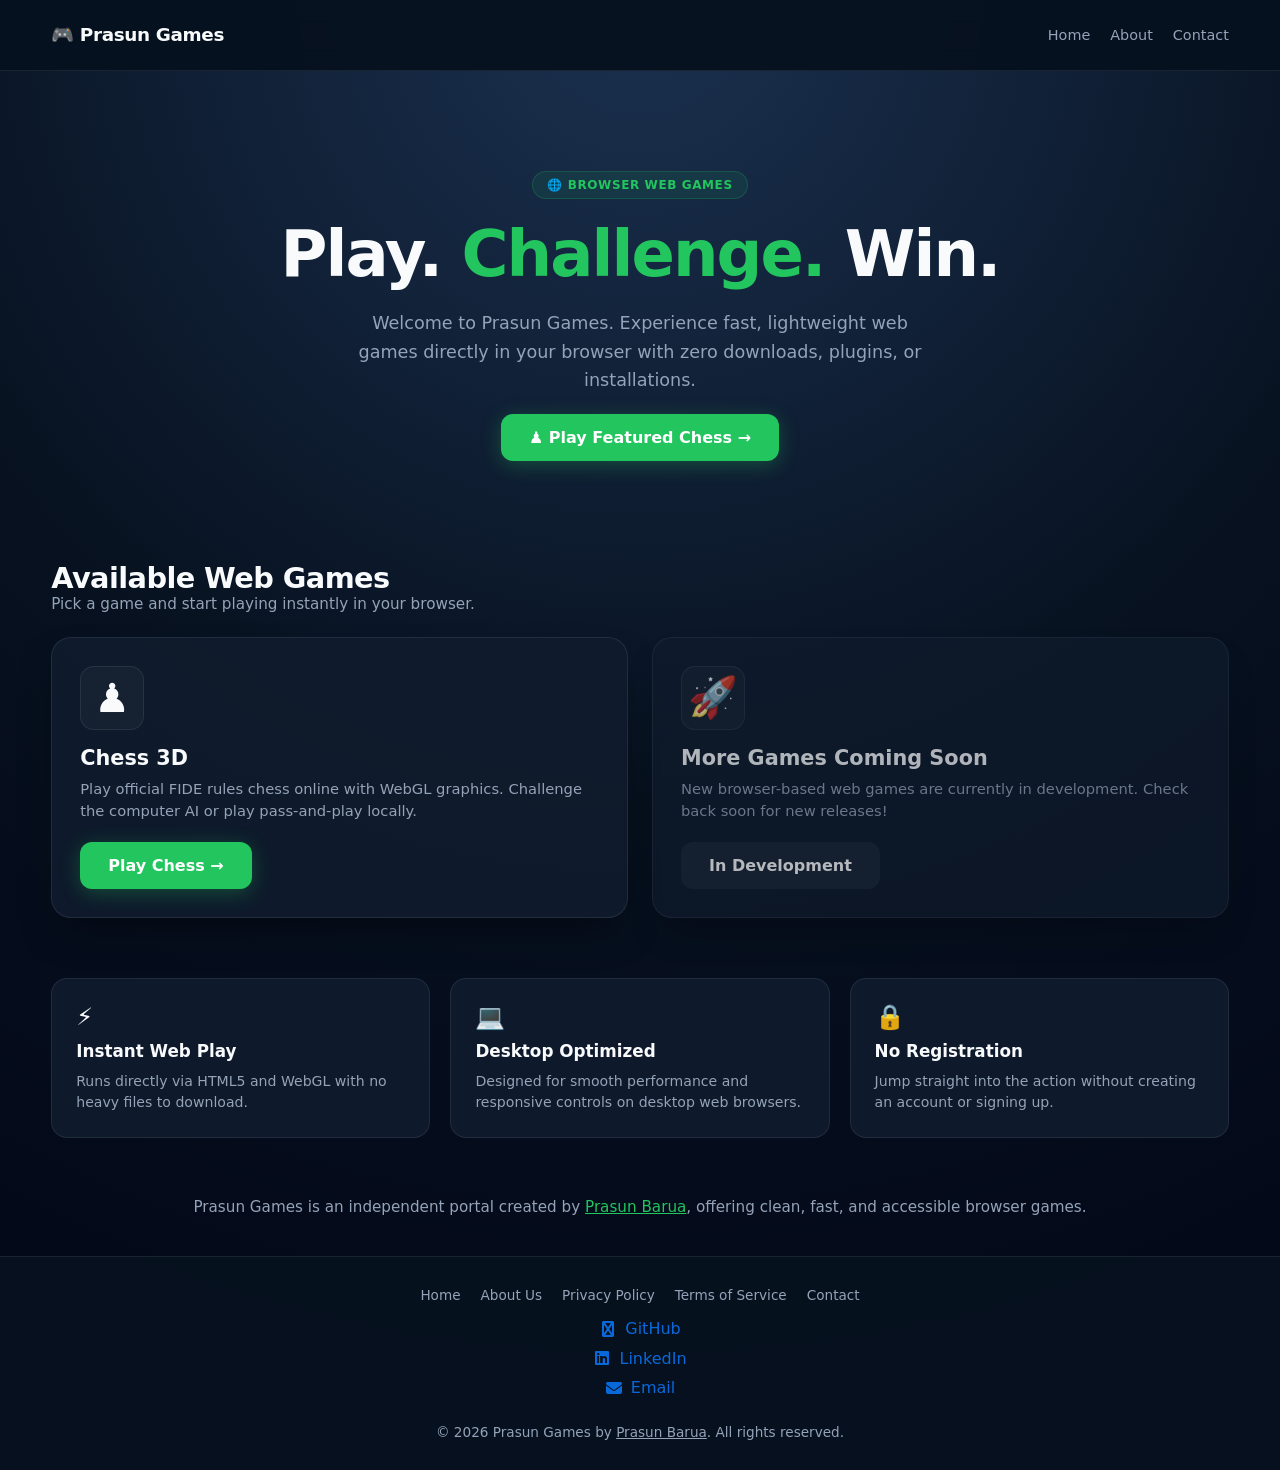
==== index.html @ aa80ecc0 "Update index.html" ====
<!DOCTYPE html>
<html lang="en">
<head>
    <!-- Google tag (gtag.js) -->
<script async src="https://www.googletagmanager.com/gtag/js?id=G-99NC843TT8"></script>
<script>
  window.dataLayer = window.dataLayer || [];
  function gtag(){dataLayer.push(arguments);}
  gtag('js', new Date());

  gtag('config', 'G-99NC843TT8');
</script>

    <meta charset="UTF-8">
    <meta name="viewport" content="width=device-width, initial-scale=1.0">
    <meta name="description" content="Play free browser games at Prasun Games. Enjoy high-performance web chess and upcoming strategy games directly in your web browser with no download required.">
    <meta name="robots" content="index, follow">
    <meta name="author" content="Prasun Barua">
    
    <!-- Open Graph -->
    <meta property="og:title" content="Prasun Games - Free Web Browser Games">
    <meta property="og:description" content="Play free browser games instantly at Prasun Games. No download or registration required.">
    <meta property="og:type" content="website">

    <title>Prasun Games - Free Web Browser Games</title>
    <link rel="icon" href="data:image/svg+xml,<svg xmlns=%22http://www.w3.org/2000/svg%22 viewBox=%220 0 100 100%22><text y=%22.9em%22 font-size=%2290%22>🎮</text></svg>">
    <link rel="stylesheet" href="style.css" />
    <script async src="https://pagead2.googlesyndication.com/pagead/js/adsbygoogle.js?client=ca-pub-8736637194399168"
     crossorigin="anonymous"></script>
</head>
<body>

    <header class="site-header">
        <div class="header-container">
            <a href="./" class="brand">🎮 Prasun Games</a>
            <nav class="header-nav">
                <a href="./" class="header-link">Home</a>
                <a href="about.html" class="header-link">About</a>
                <a href="contact.html" class="header-link">Contact</a>
            </nav>
        </div>
    </header>

    <main>
        <!-- HERO -->
        <section class="hero">
            <div class="badge">🌐 BROWSER WEB GAMES</div>
            <h1>Play. <span>Challenge.</span> Win.</h1>
            <p>Welcome to Prasun Games. Experience fast, lightweight web games directly in your browser with zero downloads, plugins, or installations.</p>
            <a href="games/chess/" class="play-button">♟️ Play Featured Chess →</a>
        </section>

        <!-- GAMES GRID -->
        <section class="games-section" id="games">
            <div class="section-title">
                <h2>Available Web Games</h2>
                <p>Pick a game and start playing instantly in your browser.</p>
            </div>

            <div class="games-grid">
                <!-- Active Game: Chess -->
                <article class="game-card">
                    <div class="game-icon">♟️</div>
                    <div class="game-content">
                        <h3>Chess 3D</h3>
                        <p>Play official FIDE rules chess online with WebGL graphics. Challenge the computer AI or play pass-and-play locally.</p>
                        <a href="games/chess/" class="play-button">Play Chess →</a>
                    </div>
                </article>

                <!-- Placeholder for Future Game 2 -->
                <article class="game-card" style="opacity: 0.7;">
                    <div class="game-icon">🚀</div>
                    <div class="game-content">
                        <h3>More Games Coming Soon</h3>
                        <p>New browser-based web games are currently in development. Check back soon for new releases!</p>
                        <span class="play-button" style="background: rgba(255,255,255,0.05); cursor: default; box-shadow: none;">In Development</span>
                    </div>
                </article>
            </div>
        </section>

        <!-- FEATURES -->
        <section class="features">
            <div class="feature">
                <span class="feature-icon">⚡</span>
                <h3>Instant Web Play</h3>
                <p>Runs directly via HTML5 and WebGL with no heavy files to download.</p>
            </div>
            <div class="feature">
                <span class="feature-icon">💻</span>
                <h3>Desktop Optimized</h3>
                <p>Designed for smooth performance and responsive controls on desktop web browsers.</p>
            </div>
            <div class="feature">
                <span class="feature-icon">🔒</span>
                <h3>No Registration</h3>
                <p>Jump straight into the action without creating an account or signing up.</p>
            </div>
        </section>

        <!-- ABOUT SUMMARY -->
        <section class="about" style="margin-top: 40px; text-align: center;">
            <p style="color: var(--muted); font-size: 0.95rem;">Prasun Games is an independent portal created by <a href="https://prasunbarua.com" target="_blank" rel="noopener" style="color: var(--accent);">Prasun Barua</a>, offering clean, fast, and accessible browser games.</p>
        </section>
    </main>

    <footer class="site-footer">
        <div class="footer-container">
            <div class="footer-links">
                <a href="./">Home</a>
                <a href="about.html">About Us</a>
                <a href="privacy.html">Privacy Policy</a>
                <a href="terms.html">Terms of Service</a>
                <a href="contact.html">Contact</a>
            </div>
            <!-- Paste this right inside your index.md file -->
<link rel="stylesheet" href="https://cdnjs.cloudflare.com/ajax/libs/font-awesome/6.5.1/css/all.min.css">

<style>
  .icon-list { list-style: none; padding: 0; }
  .icon-list li { margin-bottom: 10px; }
  .icon-list a { text-decoration: none; color: #0969da; display: inline-flex; align-items: center; gap: 8px; }
  .icon-list i { width: 18px; text-align: center; }
</style>

<ul class="icon-list">
  <li><a href="https://tools.prasunbarua.com/" target="_blank"><i class="fa-brands fa-tools"></i> GitHub</a></li>
  <li><a href="https://shop.prasunbarua.com" target="_blank"><i class="fa-brands fa-linkedin"></i> LinkedIn</a></li>
  <li><a href="mailto:email@example.com"><i class="fa-solid fa-envelope"></i> Email</a></li>
</ul>
            <p class="footer-copy">© 2026 Prasun Games by <a href="https://prasunbarua.com" target="_blank" rel="noopener">Prasun Barua</a>. All rights reserved.</p>
        </div>
    </footer>

</body>
</html>
---- style.css ----
* {
  box-sizing: border-box;
  margin: 0;
  padding: 0;
}

:root {
  --bg: #07111f;
  --surface: rgba(17, 29, 46, 0.85);
  --border: rgba(255, 255, 255, 0.08);
  --text: #f8fafc;
  --muted: #94a3b8;
  --accent: #22c55e;
  --accent-hover: #16a34a;
}

body {
  min-height: 100vh;
  font-family: system-ui, -apple-system, BlinkMacSystemFont, "Segoe UI", Roboto, sans-serif;
  color: var(--text);
  background: radial-gradient(circle at top, #1b3150 0%, #07111f 50%, #020617 100%);
  display: flex;
  flex-direction: column;
  overflow-x: hidden;
}

/* HEADER */
.site-header {
  width: 100%;
  border-bottom: 1px solid var(--border);
  background: rgba(7, 17, 31, 0.95);
  backdrop-filter: blur(12px);
  position: sticky;
  top: 0;
  z-index: 100;
}

.header-container {
  width: min(1200px, 92%);
  height: 70px;
  margin: auto;
  display: flex;
  align-items: center;
  justify-content: space-between;
}

.brand {
  font-size: 1.15rem;
  font-weight: 800;
  color: var(--text);
  text-decoration: none;
  letter-spacing: -0.02em;
  display: flex;
  align-items: center;
  gap: 8px;
}

.header-nav {
  display: flex;
  gap: 20px;
  align-items: center;
}

.header-link {
  color: var(--muted);
  text-decoration: none;
  font-size: 0.9rem;
  font-weight: 500;
  transition: color 0.2s ease;
}

.header-link:hover {
  color: var(--text);
}

/* MAIN CONTENT CONTAINER */
main {
  flex: 1;
  width: min(1200px, 92%);
  margin: 0 auto;
  padding: 40px 0;
}

/* HERO SECTION */
.hero {
  text-align: center;
  padding: 60px 20px;
  display: flex;
  flex-direction: column;
  align-items: center;
  gap: 20px;
}

.badge {
  background: rgba(34, 197, 94, 0.1);
  color: var(--accent);
  border: 1px solid rgba(34, 197, 94, 0.2);
  padding: 6px 14px;
  border-radius: 50px;
  font-size: 0.75rem;
  font-weight: 700;
  letter-spacing: 0.05em;
  text-transform: uppercase;
}

.hero h1 {
  font-size: clamp(2.5rem, 5vw, 4rem);
  font-weight: 900;
  letter-spacing: -0.03em;
  line-height: 1.1;
}

.hero h1 span {
  color: var(--accent);
}

.hero p {
  color: var(--muted);
  max-width: 600px;
  font-size: 1.1rem;
  line-height: 1.6;
}

.play-button {
  display: inline-flex;
  align-items: center;
  gap: 8px;
  background: var(--accent);
  color: #fff;
  padding: 14px 28px;
  border-radius: 12px;
  font-weight: 700;
  text-decoration: none;
  transition: all 0.2s ease;
  box-shadow: 0 4px 20px rgba(34, 197, 94, 0.3);
}

.play-button:hover {
  background: var(--accent-hover);
  transform: translateY(-2px);
  box-shadow: 0 6px 25px rgba(34, 197, 94, 0.4);
}

/* GAMES GRID */
.games-section {
  margin-top: 40px;
}

.section-title {
  margin-bottom: 24px;
}

.section-title h2 {
  font-size: 1.8rem;
  font-weight: 800;
  letter-spacing: -0.02em;
}

.section-title p {
  color: var(--muted);
  font-size: 0.95rem;
}

.games-grid {
  display: grid;
  grid-template-columns: repeat(auto-fit, minmax(320px, 1fr));
  gap: 24px;
}

.game-card {
  background: var(--surface);
  border: 1px solid var(--border);
  border-radius: 20px;
  padding: 28px;
  display: flex;
  flex-direction: column;
  gap: 16px;
  transition: transform 0.2s ease, border-color 0.2s ease;
  box-shadow: 0 20px 40px -15px rgba(0, 0, 0, 0.5);
}

.game-card:hover {
  transform: translateY(-4px);
  border-color: rgba(255, 255, 255, 0.2);
}

.game-icon {
  font-size: 2.5rem;
  background: rgba(255, 255, 255, 0.03);
  width: 64px;
  height: 64px;
  display: flex;
  align-items: center;
  justify-content: center;
  border-radius: 14px;
  border: 1px solid var(--border);
}

.game-content h3 {
  font-size: 1.3rem;
  font-weight: 700;
  margin-bottom: 8px;
}

.game-content p {
  color: var(--muted);
  font-size: 0.92rem;
  line-height: 1.5;
  margin-bottom: 20px;
}

/* FEATURES SECTION */
.features {
  display: grid;
  grid-template-columns: repeat(auto-fit, minmax(280px, 1fr));
  gap: 20px;
  margin: 60px 0;
}

.feature {
  background: var(--surface);
  border: 1px solid var(--border);
  border-radius: 16px;
  padding: 24px;
  display: flex;
  flex-direction: column;
  gap: 10px;
}

.feature-icon {
  font-size: 1.5rem;
}

.feature h3 {
  font-size: 1.05rem;
  font-weight: 700;
}

.feature p {
  color: var(--muted);
  font-size: 0.88rem;
  line-height: 1.5;
}

/* ABOUT SECTION & LEGAL PAGES CONTENT */
.content-box {
  background: var(--surface);
  border: 1px solid var(--border);
  border-radius: 20px;
  padding: 40px;
  max-width: 840px;
  margin: 0 auto;
  box-shadow: 0 20px 40px -15px rgba(0, 0, 0, 0.5);
}

.content-box h1 {
  font-size: 2.2rem;
  font-weight: 800;
  margin-bottom: 8px;
}

.content-box .update-date {
  color: var(--muted);
  font-size: 0.85rem;
  margin-bottom: 30px;
}

.content-box h2 {
  font-size: 1.3rem;
  font-weight: 700;
  margin-top: 30px;
  margin-bottom: 12px;
  color: #fff;
}

.content-box p, .content-box li {
  color: var(--muted);
  font-size: 0.95rem;
  line-height: 1.7;
  margin-bottom: 14px;
}

.content-box ul {
  padding-left: 20px;
  margin-bottom: 14px;
}

.content-box a {
  color: var(--accent);
  text-decoration: underline;
}

/* FORMS */
.contact-form {
  display: flex;
  flex-direction: column;
  gap: 18px;
  margin-top: 20px;
}

.form-group {
  display: flex;
  flex-direction: column;
  gap: 6px;
}

.form-group label {
  font-size: 0.85rem;
  font-weight: 600;
  color: var(--muted);
}

.form-group input, .form-group textarea {
  padding: 12px 16px;
  border-radius: 10px;
  border: 1px solid var(--border);
  background: rgba(0, 0, 0, 0.4);
  color: #fff;
  font-family: inherit;
  font-size: 0.95rem;
  outline: none;
  transition: border-color 0.2s;
}

.form-group input:focus, .form-group textarea:focus {
  border-color: var(--accent);
}

.form-group textarea {
  resize: vertical;
  height: 140px;
}

/* FOOTER */
.site-footer {
  border-top: 1px solid var(--border);
  background: rgba(7, 17, 31, 0.95);
  padding: 30px 0;
  margin-top: auto;
}

.footer-container {
  width: min(1200px, 92%);
  margin: auto;
  display: flex;
  flex-direction: column;
  align-items: center;
  gap: 16px;
  text-align: center;
}

.footer-links {
  display: flex;
  flex-wrap: wrap;
  gap: 20px;
  justify-content: center;
}

.footer-links a {
  color: var(--muted);
  text-decoration: none;
  font-size: 0.85rem;
  transition: color 0.2s;
}

.footer-links a:hover {
  color: var(--text);
}

.footer-copy {
  color: var(--muted);
  font-size: 0.85rem;
}

.footer-copy a {
  color: inherit;
  text-decoration: underline;
}
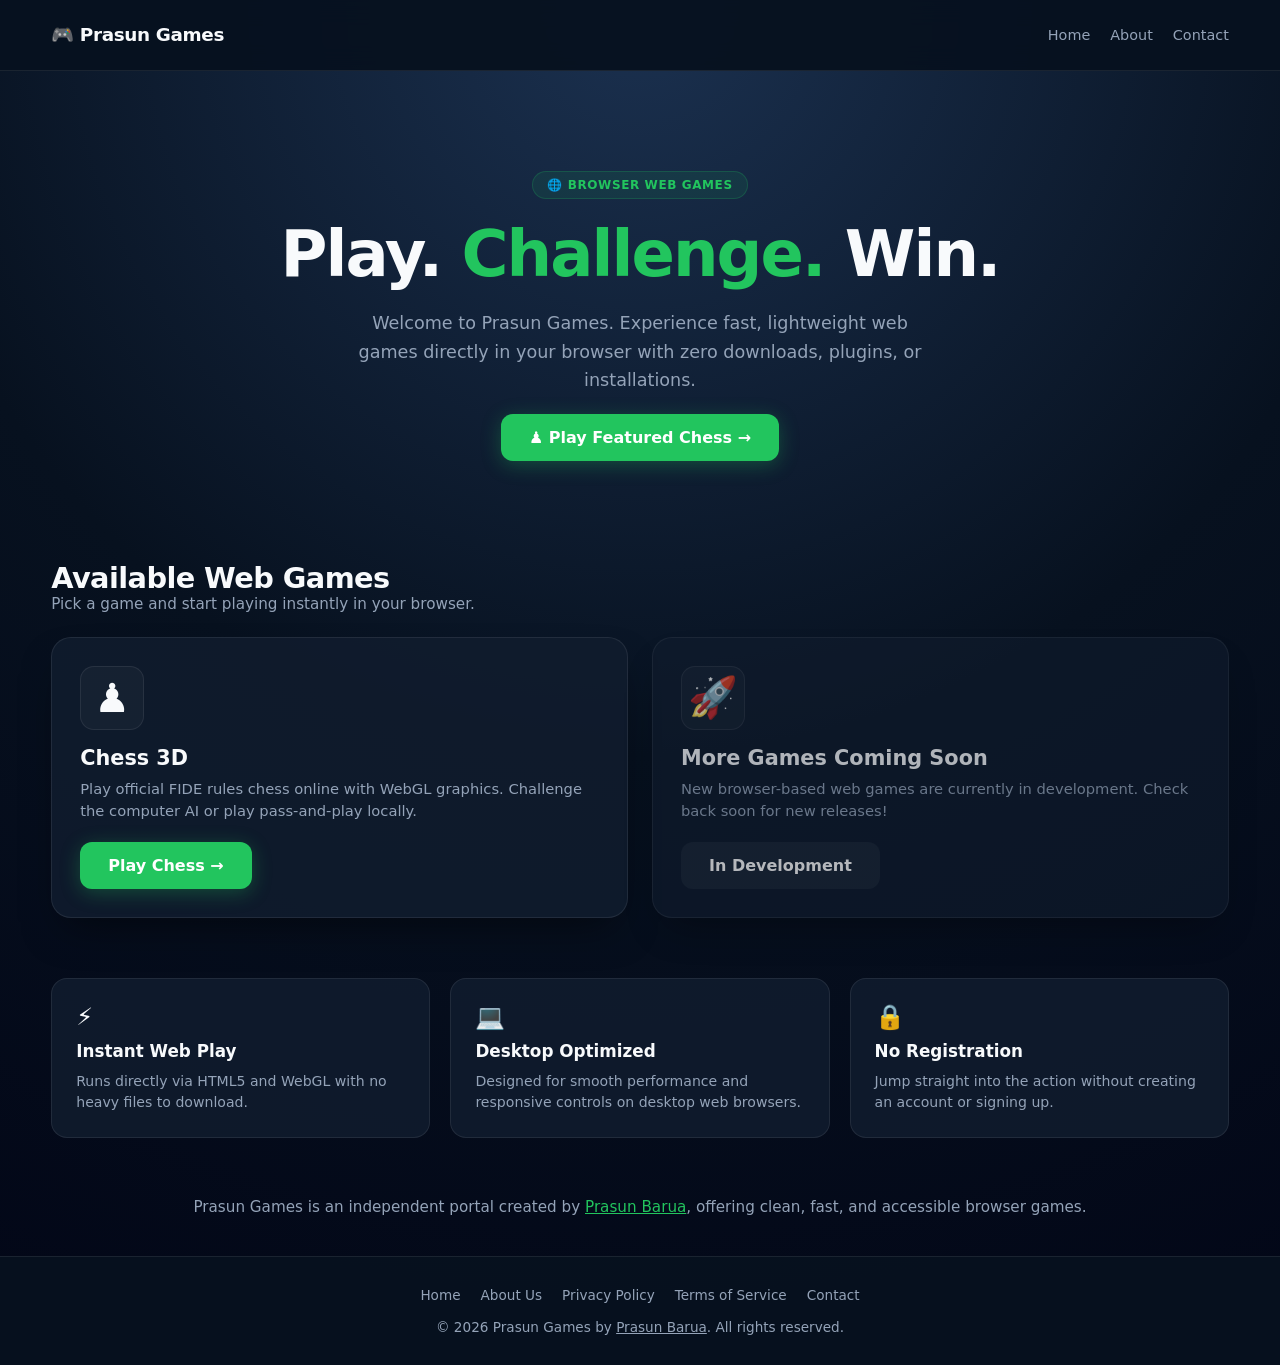
==== commit 11f8e12e: "Clean up footer section in index.html Removed unused styles and icon list from footer." ====
--- a/index.html
+++ b/index.html
@@ -114,21 +114,7 @@
                 <a href="terms.html">Terms of Service</a>
                 <a href="contact.html">Contact</a>
             </div>
-            <!-- Paste this right inside your index.md file -->
-<link rel="stylesheet" href="https://cdnjs.cloudflare.com/ajax/libs/font-awesome/6.5.1/css/all.min.css">
 
-<style>
-  .icon-list { list-style: none; padding: 0; }
-  .icon-list li { margin-bottom: 10px; }
-  .icon-list a { text-decoration: none; color: #0969da; display: inline-flex; align-items: center; gap: 8px; }
-  .icon-list i { width: 18px; text-align: center; }
-</style>
-
-<ul class="icon-list">
-  <li><a href="https://tools.prasunbarua.com/" target="_blank"><i class="fa-brands fa-tools"></i> GitHub</a></li>
-  <li><a href="https://shop.prasunbarua.com" target="_blank"><i class="fa-brands fa-linkedin"></i> LinkedIn</a></li>
-  <li><a href="mailto:email@example.com"><i class="fa-solid fa-envelope"></i> Email</a></li>
-</ul>
             <p class="footer-copy">© 2026 Prasun Games by <a href="https://prasunbarua.com" target="_blank" rel="noopener">Prasun Barua</a>. All rights reserved.</p>
         </div>
     </footer>
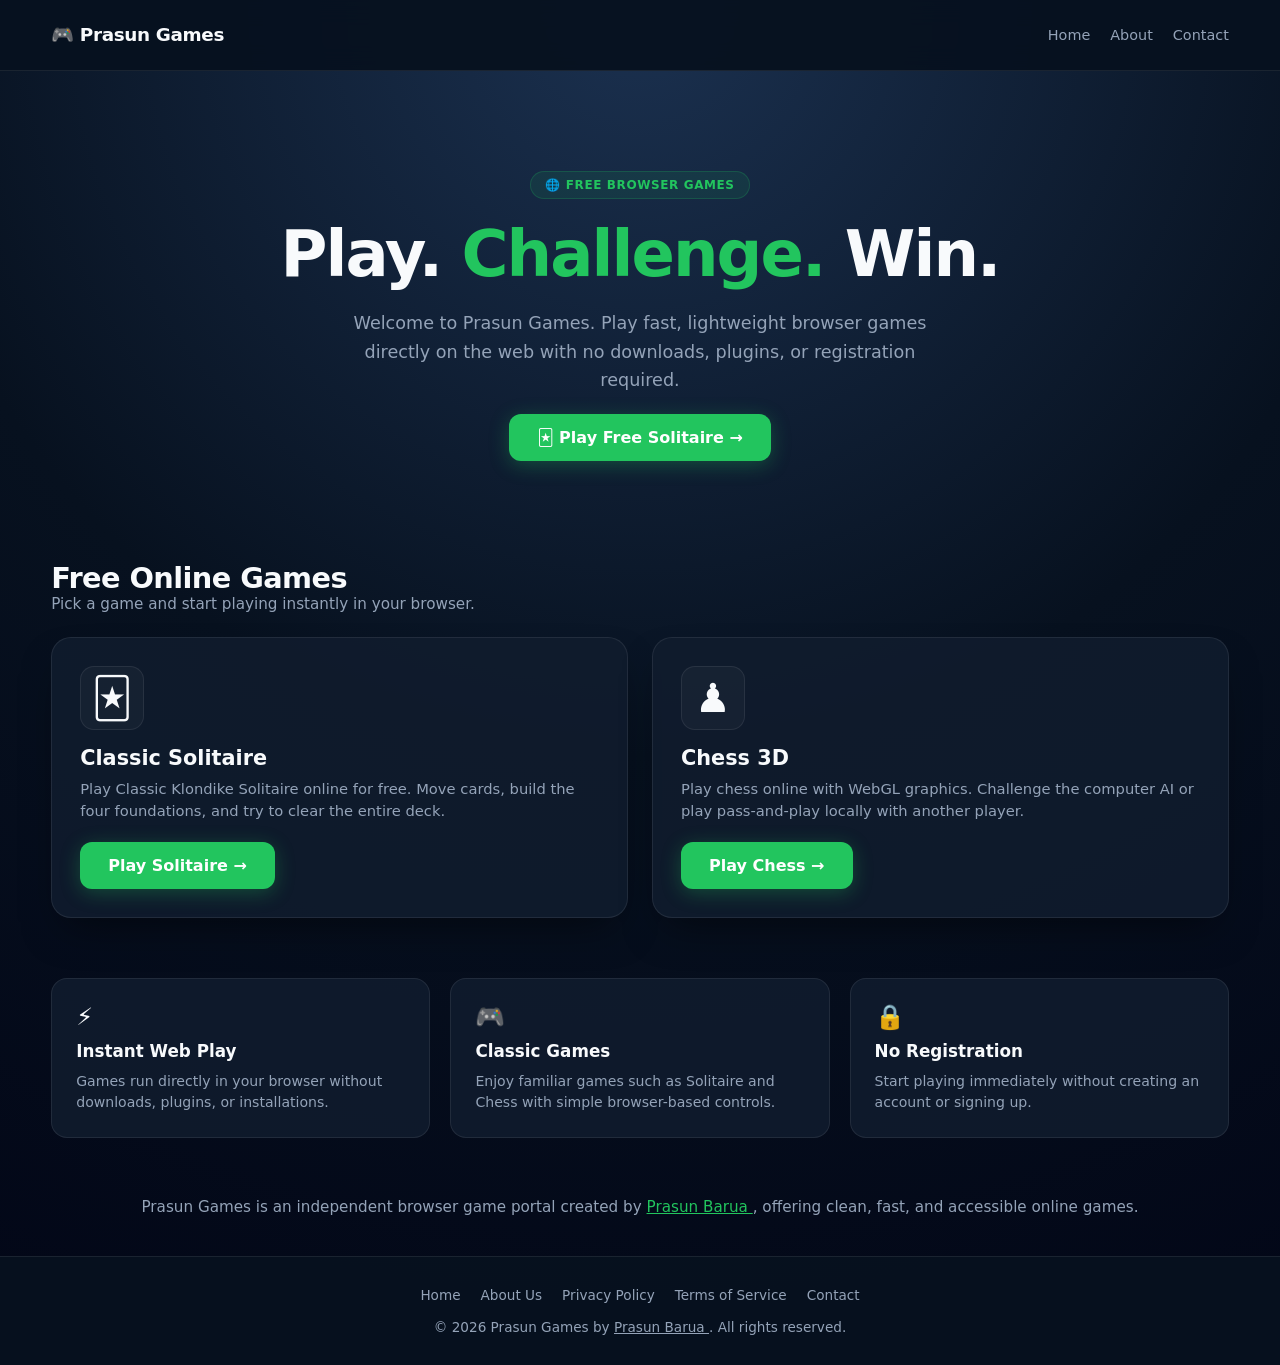
==== commit 2f775c35: "Revise index.html for SEO and content updates Updated meta tags and content for improved SEO and cla" ====
--- a/index.html
+++ b/index.html
@@ -1,123 +1,394 @@
 <!DOCTYPE html>
 <html lang="en">
 <head>
+
     <!-- Google tag (gtag.js) -->
-<script async src="https://www.googletagmanager.com/gtag/js?id=G-99NC843TT8"></script>
-<script>
-  window.dataLayer = window.dataLayer || [];
-  function gtag(){dataLayer.push(arguments);}
-  gtag('js', new Date());
-
-  gtag('config', 'G-99NC843TT8');
-</script>
+    <script async src="https://www.googletagmanager.com/gtag/js?id=G-99NC843TT8"></script>
+    <script>
+        window.dataLayer = window.dataLayer || [];
+        function gtag(){dataLayer.push(arguments);}
+        gtag('js', new Date());
+
+        gtag('config', 'G-99NC843TT8');
+    </script>
 
     <meta charset="UTF-8">
-    <meta name="viewport" content="width=device-width, initial-scale=1.0">
-    <meta name="description" content="Play free browser games at Prasun Games. Enjoy high-performance web chess and upcoming strategy games directly in your web browser with no download required.">
-    <meta name="robots" content="index, follow">
-    <meta name="author" content="Prasun Barua">
-    
+
+    <meta name="viewport"
+          content="width=device-width, initial-scale=1.0">
+
+    <meta name="description"
+          content="Play free online browser games at Prasun Games. Enjoy classic Solitaire and Chess directly in your browser with no download or registration required.">
+
+    <meta name="robots"
+          content="index, follow">
+
+    <meta name="author"
+          content="Prasun Barua">
+
     <!-- Open Graph -->
-    <meta property="og:title" content="Prasun Games - Free Web Browser Games">
-    <meta property="og:description" content="Play free browser games instantly at Prasun Games. No download or registration required.">
-    <meta property="og:type" content="website">
-
-    <title>Prasun Games - Free Web Browser Games</title>
-    <link rel="icon" href="data:image/svg+xml,<svg xmlns=%22http://www.w3.org/2000/svg%22 viewBox=%220 0 100 100%22><text y=%22.9em%22 font-size=%2290%22>🎮</text></svg>">
-    <link rel="stylesheet" href="style.css" />
-    <script async src="https://pagead2.googlesyndication.com/pagead/js/adsbygoogle.js?client=ca-pub-8736637194399168"
-     crossorigin="anonymous"></script>
+    <meta property="og:title"
+          content="Prasun Games - Free Online Browser Games">
+
+    <meta property="og:description"
+          content="Play free Solitaire, Chess, and other browser games instantly. No download or registration required.">
+
+    <meta property="og:type"
+          content="website">
+
+    <meta property="og:url"
+          content="https://games.prasunbarua.com/">
+
+    <title>
+        Prasun Games - Free Online Solitaire, Chess & Browser Games
+    </title>
+
+    <link rel="icon"
+          href="data:image/svg+xml,<svg xmlns=%22http://www.w3.org/2000/svg%22 viewBox=%220 0 100 100%22><text y=%22.9em%22 font-size=%2290%22>🎮</text></svg>">
+
+    <link rel="stylesheet"
+          href="style.css">
+
+    <!-- Google AdSense -->
+    <script async
+            src="https://pagead2.googlesyndication.com/pagead/js/adsbygoogle.js?client=ca-pub-8736637194399168"
+            crossorigin="anonymous">
+    </script>
+
+    <meta name="msvalidate.01"
+          content="92A1E78E6459EE2A279AE9A53E463D68">
+
 </head>
+
+
 <body>
 
-    <header class="site-header">
-        <div class="header-container">
-            <a href="./" class="brand">🎮 Prasun Games</a>
-            <nav class="header-nav">
-                <a href="./" class="header-link">Home</a>
-                <a href="about.html" class="header-link">About</a>
-                <a href="contact.html" class="header-link">Contact</a>
-            </nav>
-        </div>
-    </header>
-
-    <main>
-        <!-- HERO -->
-        <section class="hero">
-            <div class="badge">🌐 BROWSER WEB GAMES</div>
-            <h1>Play. <span>Challenge.</span> Win.</h1>
-            <p>Welcome to Prasun Games. Experience fast, lightweight web games directly in your browser with zero downloads, plugins, or installations.</p>
-            <a href="games/chess/" class="play-button">♟️ Play Featured Chess →</a>
-        </section>
-
-        <!-- GAMES GRID -->
-        <section class="games-section" id="games">
-            <div class="section-title">
-                <h2>Available Web Games</h2>
-                <p>Pick a game and start playing instantly in your browser.</p>
-            </div>
-
-            <div class="games-grid">
-                <!-- Active Game: Chess -->
-                <article class="game-card">
-                    <div class="game-icon">♟️</div>
-                    <div class="game-content">
-                        <h3>Chess 3D</h3>
-                        <p>Play official FIDE rules chess online with WebGL graphics. Challenge the computer AI or play pass-and-play locally.</p>
-                        <a href="games/chess/" class="play-button">Play Chess →</a>
-                    </div>
-                </article>
-
-                <!-- Placeholder for Future Game 2 -->
-                <article class="game-card" style="opacity: 0.7;">
-                    <div class="game-icon">🚀</div>
-                    <div class="game-content">
-                        <h3>More Games Coming Soon</h3>
-                        <p>New browser-based web games are currently in development. Check back soon for new releases!</p>
-                        <span class="play-button" style="background: rgba(255,255,255,0.05); cursor: default; box-shadow: none;">In Development</span>
-                    </div>
-                </article>
-            </div>
-        </section>
-
-        <!-- FEATURES -->
-        <section class="features">
-            <div class="feature">
-                <span class="feature-icon">⚡</span>
-                <h3>Instant Web Play</h3>
-                <p>Runs directly via HTML5 and WebGL with no heavy files to download.</p>
-            </div>
-            <div class="feature">
-                <span class="feature-icon">💻</span>
-                <h3>Desktop Optimized</h3>
-                <p>Designed for smooth performance and responsive controls on desktop web browsers.</p>
-            </div>
-            <div class="feature">
-                <span class="feature-icon">🔒</span>
-                <h3>No Registration</h3>
-                <p>Jump straight into the action without creating an account or signing up.</p>
-            </div>
-        </section>
-
-        <!-- ABOUT SUMMARY -->
-        <section class="about" style="margin-top: 40px; text-align: center;">
-            <p style="color: var(--muted); font-size: 0.95rem;">Prasun Games is an independent portal created by <a href="https://prasunbarua.com" target="_blank" rel="noopener" style="color: var(--accent);">Prasun Barua</a>, offering clean, fast, and accessible browser games.</p>
-        </section>
-    </main>
-
-    <footer class="site-footer">
-        <div class="footer-container">
-            <div class="footer-links">
-                <a href="./">Home</a>
-                <a href="about.html">About Us</a>
-                <a href="privacy.html">Privacy Policy</a>
-                <a href="terms.html">Terms of Service</a>
-                <a href="contact.html">Contact</a>
-            </div>
-
-            <p class="footer-copy">© 2026 Prasun Games by <a href="https://prasunbarua.com" target="_blank" rel="noopener">Prasun Barua</a>. All rights reserved.</p>
-        </div>
-    </footer>
+
+<header class="site-header">
+
+    <div class="header-container">
+
+        <a href="./"
+           class="brand">
+            🎮 Prasun Games
+        </a>
+
+        <nav class="header-nav">
+
+            <a href="./"
+               class="header-link">
+                Home
+            </a>
+
+            <a href="about.html"
+               class="header-link">
+                About
+            </a>
+
+            <a href="contact.html"
+               class="header-link">
+                Contact
+            </a>
+
+        </nav>
+
+    </div>
+
+</header>
+
+
+
+<main>
+
+
+    <!-- =====================================================
+         HERO
+    ====================================================== -->
+
+    <section class="hero">
+
+        <div class="badge">
+            🌐 FREE BROWSER GAMES
+        </div>
+
+        <h1>
+            Play.
+            <span>Challenge.</span>
+            Win.
+        </h1>
+
+        <p>
+            Welcome to Prasun Games. Play fast, lightweight
+            browser games directly on the web with no downloads,
+            plugins, or registration required.
+        </p>
+
+        <a href="games/solitaire/"
+           class="play-button">
+
+            🃏 Play Free Solitaire →
+
+        </a>
+
+    </section>
+
+
+
+    <!-- =====================================================
+         GAMES
+    ====================================================== -->
+
+    <section class="games-section"
+             id="games">
+
+        <div class="section-title">
+
+            <h2>
+                Free Online Games
+            </h2>
+
+            <p>
+                Pick a game and start playing instantly
+                in your browser.
+            </p>
+
+        </div>
+
+
+
+        <div class="games-grid">
+
+
+            <!-- =================================================
+                 SOLITAIRE
+            ================================================== -->
+
+            <article class="game-card">
+
+                <div class="game-icon">
+                    🃏
+                </div>
+
+                <div class="game-content">
+
+                    <h3>
+                        Classic Solitaire
+                    </h3>
+
+                    <p>
+                        Play Classic Klondike Solitaire online
+                        for free. Move cards, build the four
+                        foundations, and try to clear the entire
+                        deck.
+                    </p>
+
+                    <a href="games/solitaire/"
+                       class="play-button">
+
+                        Play Solitaire →
+
+                    </a>
+
+                </div>
+
+            </article>
+
+
+
+            <!-- =================================================
+                 CHESS
+            ================================================== -->
+
+            <article class="game-card">
+
+                <div class="game-icon">
+                    ♟️
+                </div>
+
+                <div class="game-content">
+
+                    <h3>
+                        Chess 3D
+                    </h3>
+
+                    <p>
+                        Play chess online with WebGL graphics.
+                        Challenge the computer AI or play
+                        pass-and-play locally with another player.
+                    </p>
+
+                    <a href="games/chess/"
+                       class="play-button">
+
+                        Play Chess →
+
+                    </a>
+
+                </div>
+
+            </article>
+
+
+        </div>
+
+    </section>
+
+
+
+    <!-- =====================================================
+         FEATURES
+    ====================================================== -->
+
+    <section class="features">
+
+
+        <div class="feature">
+
+            <span class="feature-icon">
+                ⚡
+            </span>
+
+            <h3>
+                Instant Web Play
+            </h3>
+
+            <p>
+                Games run directly in your browser without
+                downloads, plugins, or installations.
+            </p>
+
+        </div>
+
+
+
+        <div class="feature">
+
+            <span class="feature-icon">
+                🎮
+            </span>
+
+            <h3>
+                Classic Games
+            </h3>
+
+            <p>
+                Enjoy familiar games such as Solitaire and
+                Chess with simple browser-based controls.
+            </p>
+
+        </div>
+
+
+
+        <div class="feature">
+
+            <span class="feature-icon">
+                🔒
+            </span>
+
+            <h3>
+                No Registration
+            </h3>
+
+            <p>
+                Start playing immediately without creating
+                an account or signing up.
+            </p>
+
+        </div>
+
+
+    </section>
+
+
+
+    <!-- =====================================================
+         ABOUT SUMMARY
+    ====================================================== -->
+
+    <section class="about"
+             style="margin-top: 40px; text-align: center;">
+
+        <p style="color: var(--muted); font-size: 0.95rem;">
+
+            Prasun Games is an independent browser game portal
+            created by
+
+            <a href="https://prasunbarua.com"
+               target="_blank"
+               rel="noopener"
+               style="color: var(--accent);">
+
+                Prasun Barua
+
+            </a>,
+
+            offering clean, fast, and accessible online games.
+
+        </p>
+
+    </section>
+
+
+</main>
+
+
+
+<!-- =========================================================
+     FOOTER
+========================================================== -->
+
+<footer class="site-footer">
+
+    <div class="footer-container">
+
+
+        <div class="footer-links">
+
+            <a href="./">
+                Home
+            </a>
+
+            <a href="about.html">
+                About Us
+            </a>
+
+            <a href="privacy.html">
+                Privacy Policy
+            </a>
+
+            <a href="terms.html">
+                Terms of Service
+            </a>
+
+            <a href="contact.html">
+                Contact
+            </a>
+
+        </div>
+
+
+        <p class="footer-copy">
+
+            © 2026 Prasun Games by
+
+            <a href="https://prasunbarua.com"
+               target="_blank"
+               rel="noopener">
+
+                Prasun Barua
+
+            </a>.
+
+            All rights reserved.
+
+        </p>
+
+
+    </div>
+
+</footer>
+
 
 </body>
 </html>
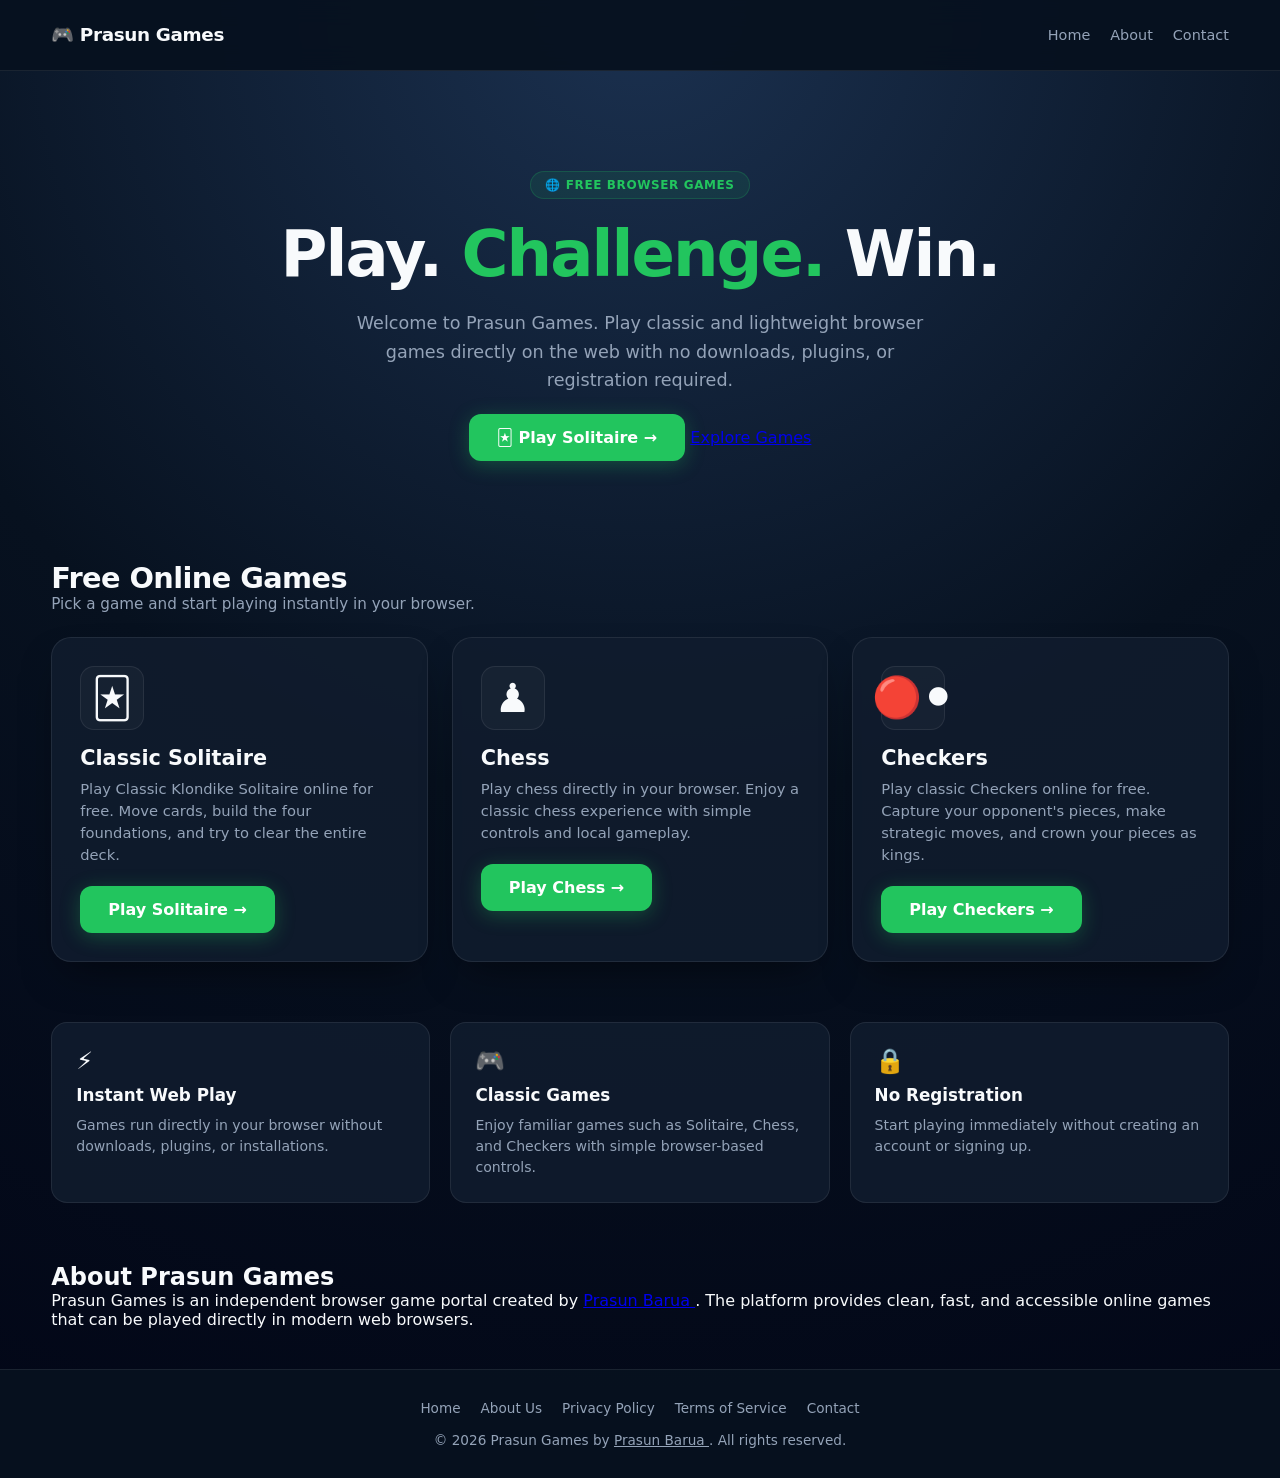
==== commit 93ce37cf: "Enhance SEO and add Checkers game section Updated meta descriptions and titles for SEO enhancement. " ====
--- a/index.html
+++ b/index.html
@@ -1,24 +1,38 @@
 <!DOCTYPE html>
 <html lang="en">
+
 <head>
 
-    <!-- Google tag (gtag.js) -->
-    <script async src="https://www.googletagmanager.com/gtag/js?id=G-99NC843TT8"></script>
+    <!-- =========================================================
+         GOOGLE ANALYTICS
+    ========================================================== -->
+
+    <script async
+            src="https://www.googletagmanager.com/gtag/js?id=G-99NC843TT8"></script>
+
     <script>
         window.dataLayer = window.dataLayer || [];
-        function gtag(){dataLayer.push(arguments);}
+
+        function gtag() {
+            dataLayer.push(arguments);
+        }
+
         gtag('js', new Date());
-
         gtag('config', 'G-99NC843TT8');
     </script>
 
+
+    <!-- =========================================================
+         BASIC META
+    ========================================================== -->
+
     <meta charset="UTF-8">
 
     <meta name="viewport"
           content="width=device-width, initial-scale=1.0">
 
     <meta name="description"
-          content="Play free online browser games at Prasun Games. Enjoy classic Solitaire and Chess directly in your browser with no download or registration required.">
+          content="Play free online browser games at Prasun Games. Enjoy Classic Solitaire, Chess, and Checkers directly in your browser with no download or registration required.">
 
     <meta name="robots"
           content="index, follow">
@@ -26,12 +40,19 @@
     <meta name="author"
           content="Prasun Barua">
 
-    <!-- Open Graph -->
+    <meta name="theme-color"
+          content="#0a0e18">
+
+
+    <!-- =========================================================
+         OPEN GRAPH
+    ========================================================== -->
+
     <meta property="og:title"
-          content="Prasun Games - Free Online Browser Games">
+          content="Prasun Games - Free Online Solitaire, Chess & Checkers">
 
     <meta property="og:description"
-          content="Play free Solitaire, Chess, and other browser games instantly. No download or registration required.">
+          content="Play free Solitaire, Chess, Checkers, and other lightweight browser games instantly. No download or registration required.">
 
     <meta property="og:type"
           content="website">
@@ -39,22 +60,49 @@
     <meta property="og:url"
           content="https://games.prasunbarua.com/">
 
+    <meta property="og:site_name"
+          content="Prasun Games">
+
+
+    <!-- =========================================================
+         TITLE
+    ========================================================== -->
+
     <title>
-        Prasun Games - Free Online Solitaire, Chess & Browser Games
+        Prasun Games - Free Online Solitaire, Chess & Checkers
     </title>
+
+
+    <!-- =========================================================
+         FAVICON
+    ========================================================== -->
 
     <link rel="icon"
           href="data:image/svg+xml,<svg xmlns=%22http://www.w3.org/2000/svg%22 viewBox=%220 0 100 100%22><text y=%22.9em%22 font-size=%2290%22>🎮</text></svg>">
 
+
+    <!-- =========================================================
+         MAIN STYLESHEET
+    ========================================================== -->
+
     <link rel="stylesheet"
           href="style.css">
 
-    <!-- Google AdSense -->
+
+    <!-- =========================================================
+         GOOGLE ADSENSE
+    ========================================================== -->
+
     <script async
             src="https://pagead2.googlesyndication.com/pagead/js/adsbygoogle.js?client=ca-pub-8736637194399168"
             crossorigin="anonymous">
     </script>
 
+
+    <!-- =========================================================
+         BING WEBMASTER
+    ========================================================== -->
+
     <meta name="msvalidate.01"
           content="92A1E78E6459EE2A279AE9A53E463D68">
 
@@ -64,30 +112,46 @@
 <body>
 
 
+<!-- =========================================================
+     HEADER
+========================================================== -->
+
 <header class="site-header">
 
     <div class="header-container">
 
         <a href="./"
-           class="brand">
+           class="brand"
+           aria-label="Prasun Games Home">
+
             🎮 Prasun Games
+
         </a>
 
-        <nav class="header-nav">
+
+        <nav class="header-nav"
+             aria-label="Main navigation">
 
             <a href="./"
-               class="header-link">
+               class="header-link"
+               aria-current="page">
+
                 Home
+
             </a>
 
             <a href="about.html"
                class="header-link">
+
                 About
+
             </a>
 
             <a href="contact.html"
                class="header-link">
+
                 Contact
+
             </a>
 
         </nav>
@@ -97,6 +161,10 @@
 </header>
 
 
+
+<!-- =========================================================
+     MAIN CONTENT
+========================================================== -->
 
 <main>
 
@@ -105,30 +173,49 @@
          HERO
     ====================================================== -->
 
-    <section class="hero">
+    <section class="hero"
+             aria-labelledby="hero-title">
 
         <div class="badge">
             🌐 FREE BROWSER GAMES
         </div>
 
-        <h1>
+
+        <h1 id="hero-title">
+
             Play.
             <span>Challenge.</span>
             Win.
+
         </h1>
 
+
         <p>
-            Welcome to Prasun Games. Play fast, lightweight
-            browser games directly on the web with no downloads,
-            plugins, or registration required.
+
+            Welcome to Prasun Games. Play classic and
+            lightweight browser games directly on the web
+            with no downloads, plugins, or registration required.
+
         </p>
 
-        <a href="games/solitaire/"
-           class="play-button">
-
-            🃏 Play Free Solitaire →
-
-        </a>
+
+        <div class="hero-actions">
+
+            <a href="games/solitaire/"
+               class="play-button">
+
+                🃏 Play Solitaire →
+
+            </a>
+
+            <a href="#games"
+               class="secondary-button">
+
+                Explore Games
+
+            </a>
+
+        </div>
 
     </section>
 
@@ -139,11 +226,13 @@
     ====================================================== -->
 
     <section class="games-section"
-             id="games">
+             id="games"
+             aria-labelledby="games-title">
+
 
         <div class="section-title">
 
-            <h2>
+            <h2 id="games-title">
                 Free Online Games
             </h2>
 
@@ -165,9 +254,13 @@
 
             <article class="game-card">
 
-                <div class="game-icon">
+                <div class="game-icon"
+                     aria-hidden="true">
+
                     🃏
+
                 </div>
+
 
                 <div class="game-content">
 
@@ -175,12 +268,16 @@
                         Classic Solitaire
                     </h3>
 
+
                     <p>
+
                         Play Classic Klondike Solitaire online
                         for free. Move cards, build the four
-                        foundations, and try to clear the entire
-                        deck.
+                        foundations, and try to clear the
+                        entire deck.
+
                     </p>
+
 
                     <a href="games/solitaire/"
                        class="play-button">
@@ -201,26 +298,78 @@
 
             <article class="game-card">
 
-                <div class="game-icon">
+                <div class="game-icon"
+                     aria-hidden="true">
+
                     ♟️
+
                 </div>
 
+
                 <div class="game-content">
 
                     <h3>
-                        Chess 3D
+                        Chess
                     </h3>
 
+
                     <p>
-                        Play chess online with WebGL graphics.
-                        Challenge the computer AI or play
-                        pass-and-play locally with another player.
+
+                        Play chess directly in your browser.
+                        Enjoy a classic chess experience with
+                        simple controls and local gameplay.
+
                     </p>
+
 
                     <a href="games/chess/"
                        class="play-button">
 
                         Play Chess →
+
+                    </a>
+
+                </div>
+
+            </article>
+
+
+
+            <!-- =================================================
+                 CHECKERS
+            ================================================== -->
+
+            <article class="game-card">
+
+                <div class="game-icon"
+                     aria-hidden="true">
+
+                    🔴⚫
+
+                </div>
+
+
+                <div class="game-content">
+
+                    <h3>
+                        Checkers
+                    </h3>
+
+
+                    <p>
+
+                        Play classic Checkers online for free.
+                        Capture your opponent's pieces, make
+                        strategic moves, and crown your pieces
+                        as kings.
+
+                    </p>
+
+
+                    <a href="games/checkers/"
+                       class="play-button">
+
+                        Play Checkers →
 
                     </a>
 
@@ -239,60 +388,89 @@
          FEATURES
     ====================================================== -->
 
-    <section class="features">
-
+    <section class="features"
+             aria-label="Prasun Games features">
+
+
+        <!-- FEATURE 1 -->
 
         <div class="feature">
 
-            <span class="feature-icon">
+            <span class="feature-icon"
+                  aria-hidden="true">
+
                 ⚡
+
             </span>
+
 
             <h3>
                 Instant Web Play
             </h3>
 
+
             <p>
+
                 Games run directly in your browser without
                 downloads, plugins, or installations.
+
             </p>
 
         </div>
 
 
 
+        <!-- FEATURE 2 -->
+
         <div class="feature">
 
-            <span class="feature-icon">
+            <span class="feature-icon"
+                  aria-hidden="true">
+
                 🎮
+
             </span>
+
 
             <h3>
                 Classic Games
             </h3>
 
+
             <p>
-                Enjoy familiar games such as Solitaire and
-                Chess with simple browser-based controls.
+
+                Enjoy familiar games such as Solitaire,
+                Chess, and Checkers with simple browser-based
+                controls.
+
             </p>
 
         </div>
 
 
 
+        <!-- FEATURE 3 -->
+
         <div class="feature">
 
-            <span class="feature-icon">
+            <span class="feature-icon"
+                  aria-hidden="true">
+
                 🔒
+
             </span>
+
 
             <h3>
                 No Registration
             </h3>
 
+
             <p>
+
                 Start playing immediately without creating
                 an account or signing up.
+
             </p>
 
         </div>
@@ -307,25 +485,35 @@
     ====================================================== -->
 
     <section class="about"
-             style="margin-top: 40px; text-align: center;">
-
-        <p style="color: var(--muted); font-size: 0.95rem;">
-
-            Prasun Games is an independent browser game portal
-            created by
-
-            <a href="https://prasunbarua.com"
-               target="_blank"
-               rel="noopener"
-               style="color: var(--accent);">
-
-                Prasun Barua
-
-            </a>,
-
-            offering clean, fast, and accessible online games.
-
-        </p>
+             aria-labelledby="about-title">
+
+        <div class="about-inner">
+
+            <h2 id="about-title">
+                About Prasun Games
+            </h2>
+
+
+            <p>
+
+                Prasun Games is an independent browser game
+                portal created by
+
+                <a href="https://prasunbarua.com"
+                   target="_blank"
+                   rel="noopener noreferrer">
+
+                    Prasun Barua
+
+                </a>.
+
+                The platform provides clean, fast, and
+                accessible online games that can be played
+                directly in modern web browsers.
+
+            </p>
+
+        </div>
 
     </section>
 
@@ -343,29 +531,36 @@
     <div class="footer-container">
 
 
-        <div class="footer-links">
+        <nav class="footer-links"
+             aria-label="Footer navigation">
+
 
             <a href="./">
                 Home
             </a>
 
+
             <a href="about.html">
                 About Us
             </a>
 
+
             <a href="privacy.html">
                 Privacy Policy
             </a>
 
+
             <a href="terms.html">
                 Terms of Service
             </a>
 
+
             <a href="contact.html">
                 Contact
             </a>
 
-        </div>
+
+        </nav>
 
 
         <p class="footer-copy">
@@ -374,7 +569,7 @@
 
             <a href="https://prasunbarua.com"
                target="_blank"
-               rel="noopener">
+               rel="noopener noreferrer">
 
                 Prasun Barua
 
@@ -391,4 +586,5 @@
 
 
 </body>
+
 </html>
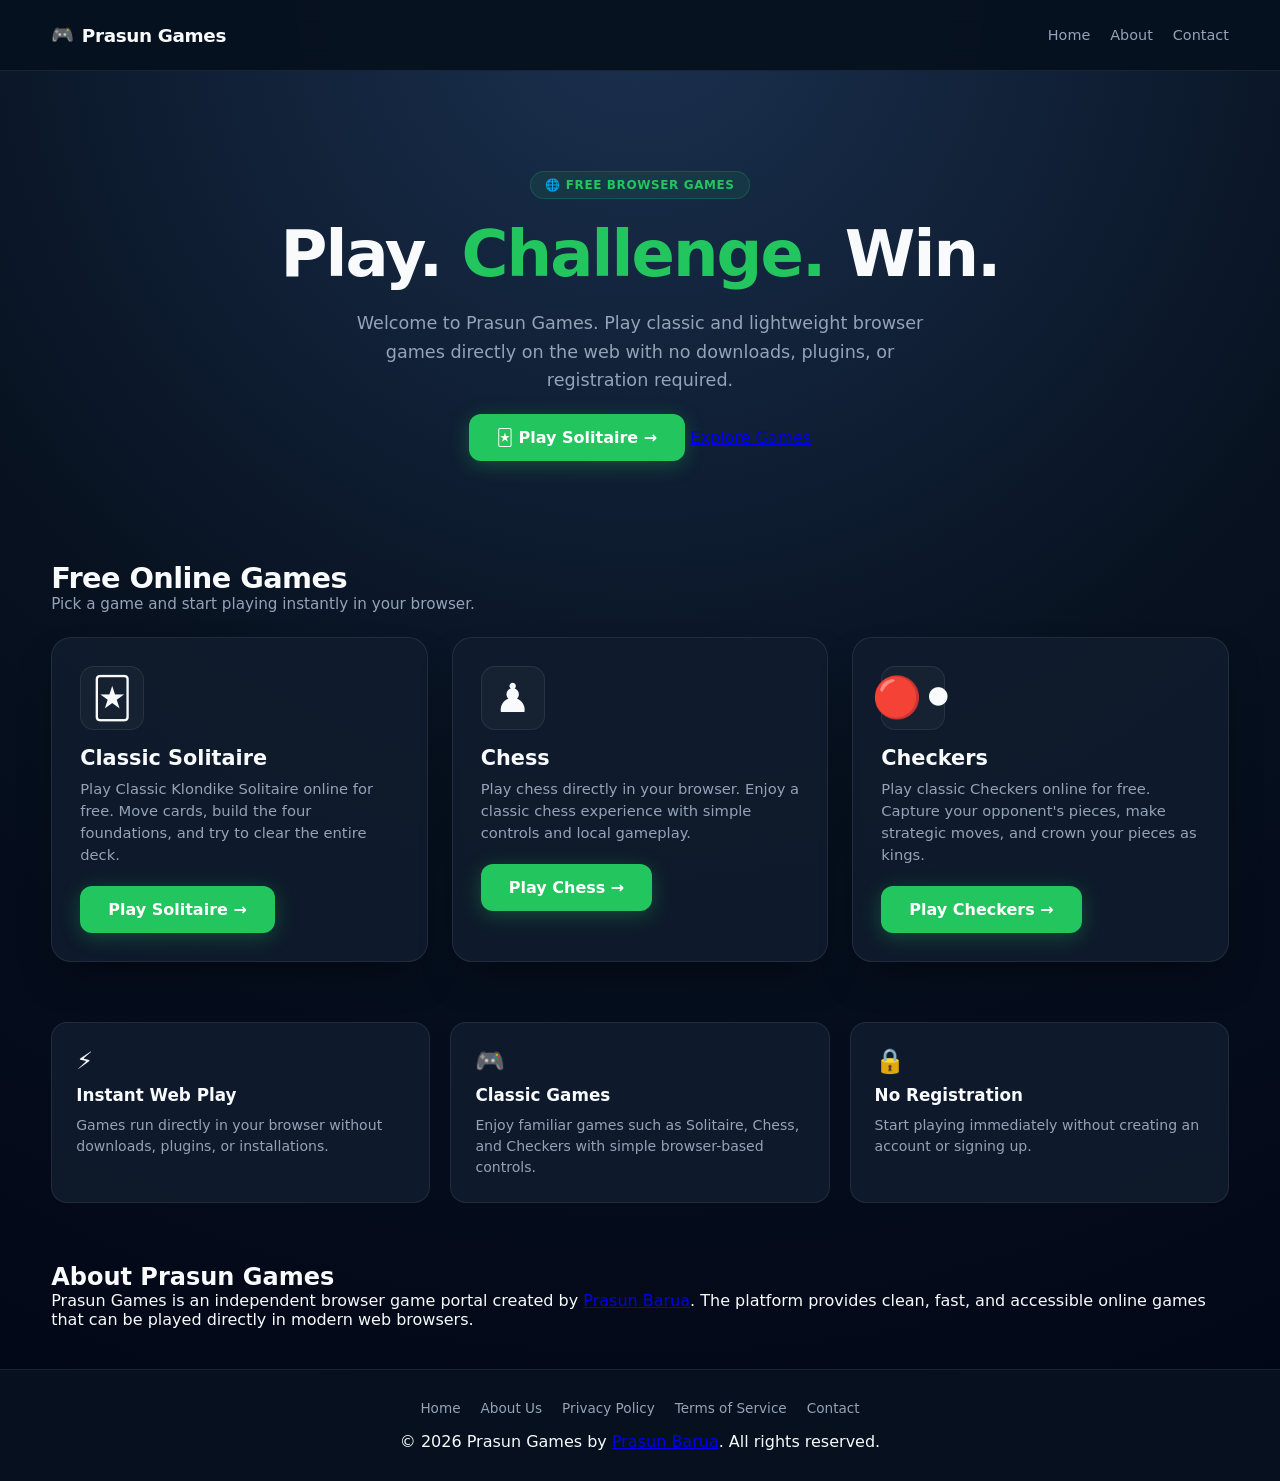
==== commit c619b21f: "Update index.html" ====
--- a/index.html
+++ b/index.html
@@ -6,17 +6,10 @@
     <!-- =========================================================
          GOOGLE ANALYTICS
     ========================================================== -->
-
-    <script async
-            src="https://www.googletagmanager.com/gtag/js?id=G-99NC843TT8"></script>
-
+    <script async src="https://www.googletagmanager.com/gtag/js?id=G-99NC843TT8"></script>
     <script>
         window.dataLayer = window.dataLayer || [];
-
-        function gtag() {
-            dataLayer.push(arguments);
-        }
-
+        function gtag() { dataLayer.push(arguments); }
         gtag('js', new Date());
         gtag('config', 'G-99NC843TT8');
     </script>
@@ -25,566 +18,191 @@
     <!-- =========================================================
          BASIC META
     ========================================================== -->
-
     <meta charset="UTF-8">
-
-    <meta name="viewport"
-          content="width=device-width, initial-scale=1.0">
-
-    <meta name="description"
-          content="Play free online browser games at Prasun Games. Enjoy Classic Solitaire, Chess, and Checkers directly in your browser with no download or registration required.">
-
-    <meta name="robots"
-          content="index, follow">
-
-    <meta name="author"
-          content="Prasun Barua">
-
-    <meta name="theme-color"
-          content="#0a0e18">
+    <meta name="viewport" content="width=device-width, initial-scale=1.0">
+    <meta name="description" content="Play free online browser games at Prasun Games. Enjoy Classic Solitaire, Chess, and Checkers directly in your browser with no download or registration required.">
+    <meta name="robots" content="index, follow">
+    <meta name="author" content="Prasun Barua">
+    <meta name="theme-color" content="#0a0e18">
 
 
     <!-- =========================================================
          OPEN GRAPH
     ========================================================== -->
-
-    <meta property="og:title"
-          content="Prasun Games - Free Online Solitaire, Chess & Checkers">
-
-    <meta property="og:description"
-          content="Play free Solitaire, Chess, Checkers, and other lightweight browser games instantly. No download or registration required.">
-
-    <meta property="og:type"
-          content="website">
-
-    <meta property="og:url"
-          content="https://games.prasunbarua.com/">
-
-    <meta property="og:site_name"
-          content="Prasun Games">
-
-
-    <!-- =========================================================
-         TITLE
-    ========================================================== -->
-
-    <title>
-        Prasun Games - Free Online Solitaire, Chess & Checkers
-    </title>
-
-
-    <!-- =========================================================
-         FAVICON
-    ========================================================== -->
-
-    <link rel="icon"
-          href="data:image/svg+xml,<svg xmlns=%22http://www.w3.org/2000/svg%22 viewBox=%220 0 100 100%22><text y=%22.9em%22 font-size=%2290%22>🎮</text></svg>">
-
-
-    <!-- =========================================================
-         MAIN STYLESHEET
-    ========================================================== -->
-
-    <link rel="stylesheet"
-          href="style.css">
-
-
-    <!-- =========================================================
-         GOOGLE ADSENSE
-    ========================================================== -->
-
-    <script async
-            src="https://pagead2.googlesyndication.com/pagead/js/adsbygoogle.js?client=ca-pub-8736637194399168"
-            crossorigin="anonymous">
-    </script>
-
-
-    <!-- =========================================================
-         BING WEBMASTER
-    ========================================================== -->
-
-    <meta name="msvalidate.01"
-          content="92A1E78E6459EE2A279AE9A53E463D68">
+    <meta property="og:title" content="Prasun Games - Free Online Solitaire, Chess & Checkers">
+    <meta property="og:description" content="Play free Solitaire, Chess, Checkers, and other lightweight browser games instantly. No download or registration required.">
+    <meta property="og:type" content="website">
+    <meta property="og:url" content="https://games.prasunbarua.com/">
+    <meta property="og:site_name" content="Prasun Games">
+
+
+    <!-- =========================================================
+         TITLE & FAVICON
+    ========================================================== -->
+    <title>Prasun Games - Free Online Solitaire, Chess & Checkers</title>
+    <link rel="icon" href="data:image/svg+xml,<svg xmlns=%22http://www.w3.org/2000/svg%22 viewBox=%220 0 100 100%22><text y=%22.9em%22 font-size=%2290%22>🎮</text></svg>">
+
+
+    <!-- =========================================================
+         MAIN STYLESHEET & ADS
+    ========================================================== -->
+    <link rel="stylesheet" href="style.css">
+    <script async src="https://pagead2.googlesyndication.com/pagead/js/adsbygoogle.js?client=ca-pub-8736637194399168" crossorigin="anonymous"></script>
+
+    <!-- BING WEBMASTER -->
+    <meta name="msvalidate.01" content="92A1E78E6459EE2A279AE9A53E463D68">
 
 </head>
 
-
 <body>
 
-
-<!-- =========================================================
-     HEADER
-========================================================== -->
-
-<header class="site-header">
-
-    <div class="header-container">
-
-        <a href="./"
-           class="brand"
-           aria-label="Prasun Games Home">
-
-            🎮 Prasun Games
-
-        </a>
-
-
-        <nav class="header-nav"
-             aria-label="Main navigation">
-
-            <a href="./"
-               class="header-link"
-               aria-current="page">
-
-                Home
-
+    <!-- =========================================================
+         HEADER
+    ========================================================== -->
+    <header class="site-header">
+        <div class="header-container">
+            <a href="./" class="brand" aria-label="Prasun Games Home">
+                <span class="brand-icon" aria-hidden="true">🎮</span>
+                <span class="brand-title">Prasun Games</span>
             </a>
 
-            <a href="about.html"
-               class="header-link">
-
-                About
-
-            </a>
-
-            <a href="contact.html"
-               class="header-link">
-
-                Contact
-
-            </a>
-
-        </nav>
-
-    </div>
-
-</header>
-
-
-
-<!-- =========================================================
-     MAIN CONTENT
-========================================================== -->
-
-<main>
-
-
-    <!-- =====================================================
-         HERO
-    ====================================================== -->
-
-    <section class="hero"
-             aria-labelledby="hero-title">
-
-        <div class="badge">
-            🌐 FREE BROWSER GAMES
+            <nav class="header-nav" aria-label="Main navigation">
+                <a href="./" class="header-link" aria-current="page">Home</a>
+                <a href="about.html" class="header-link">About</a>
+                <a href="contact.html" class="header-link">Contact</a>
+            </nav>
         </div>
-
-
-        <h1 id="hero-title">
-
-            Play.
-            <span>Challenge.</span>
-            Win.
-
-        </h1>
-
-
-        <p>
-
-            Welcome to Prasun Games. Play classic and
-            lightweight browser games directly on the web
-            with no downloads, plugins, or registration required.
-
-        </p>
-
-
-        <div class="hero-actions">
-
-            <a href="games/solitaire/"
-               class="play-button">
-
-                🃏 Play Solitaire →
-
-            </a>
-
-            <a href="#games"
-               class="secondary-button">
-
-                Explore Games
-
-            </a>
-
+    </header>
+
+
+    <!-- =========================================================
+         MAIN CONTENT
+    ========================================================== -->
+    <main>
+
+        <!-- HERO -->
+        <section class="hero" aria-labelledby="hero-title">
+            <div class="badge">🌐 FREE BROWSER GAMES</div>
+
+            <h1 id="hero-title">
+                Play. <span>Challenge.</span> Win.
+            </h1>
+
+            <p>
+                Welcome to Prasun Games. Play classic and lightweight browser games directly on the web with no downloads, plugins, or registration required.
+            </p>
+
+            <div class="hero-actions">
+                <a href="games/solitaire/" class="play-button">🃏 Play Solitaire →</a>
+                <a href="#games" class="secondary-button">Explore Games</a>
+            </div>
+        </section>
+
+
+        <!-- GAMES GRID -->
+        <section class="games-section" id="games" aria-labelledby="games-title">
+
+            <div class="section-title">
+                <h2 id="games-title">Free Online Games</h2>
+                <p>Pick a game and start playing instantly in your browser.</p>
+            </div>
+
+            <div class="games-grid">
+
+                <!-- SOLITAIRE -->
+                <article class="game-card">
+                    <div class="game-icon" aria-hidden="true">🃏</div>
+                    <div class="game-content">
+                        <h3>Classic Solitaire</h3>
+                        <p>Play Classic Klondike Solitaire online for free. Move cards, build the four foundations, and try to clear the entire deck.</p>
+                        <a href="games/solitaire/" class="play-button">Play Solitaire →</a>
+                    </div>
+                </article>
+
+                <!-- CHESS -->
+                <article class="game-card">
+                    <div class="game-icon" aria-hidden="true">♟️</div>
+                    <div class="game-content">
+                        <h3>Chess</h3>
+                        <p>Play chess directly in your browser. Enjoy a classic chess experience with simple controls and local gameplay.</p>
+                        <a href="games/chess/" class="play-button">Play Chess →</a>
+                    </div>
+                </article>
+
+                <!-- CHECKERS -->
+                <article class="game-card">
+                    <div class="game-icon" aria-hidden="true">🔴⚫</div>
+                    <div class="game-content">
+                        <h3>Checkers</h3>
+                        <p>Play classic Checkers online for free. Capture your opponent's pieces, make strategic moves, and crown your pieces as kings.</p>
+                        <a href="games/checkers/" class="play-button">Play Checkers →</a>
+                    </div>
+                </article>
+
+            </div>
+
+        </section>
+
+
+        <!-- FEATURES -->
+        <section class="features" aria-label="Prasun Games features">
+
+            <div class="feature">
+                <span class="feature-icon" aria-hidden="true">⚡</span>
+                <h3>Instant Web Play</h3>
+                <p>Games run directly in your browser without downloads, plugins, or installations.</p>
+            </div>
+
+            <div class="feature">
+                <span class="feature-icon" aria-hidden="true">🎮</span>
+                <h3>Classic Games</h3>
+                <p>Enjoy familiar games such as Solitaire, Chess, and Checkers with simple browser-based controls.</p>
+            </div>
+
+            <div class="feature">
+                <span class="feature-icon" aria-hidden="true">🔒</span>
+                <h3>No Registration</h3>
+                <p>Start playing immediately without creating an account or signing up.</p>
+            </div>
+
+        </section>
+
+
+        <!-- ABOUT SUMMARY -->
+        <section class="about" aria-labelledby="about-title">
+            <div class="about-inner">
+                <h2 id="about-title">About Prasun Games</h2>
+                <p>
+                    Prasun Games is an independent browser game portal created by
+                    <a href="https://prasunbarua.com" target="_blank" rel="noopener noreferrer">Prasun Barua</a>.
+                    The platform provides clean, fast, and accessible online games that can be played directly in modern web browsers.
+                </p>
+            </div>
+        </section>
+
+    </main>
+
+
+    <!-- =========================================================
+         FOOTER
+    ========================================================== -->
+    <footer class="site-footer">
+        <div class="footer-container">
+            <nav class="footer-links" aria-label="Footer navigation">
+                <a href="./">Home</a>
+                <a href="about.html">About Us</a>
+                <a href="privacy.html">Privacy Policy</a>
+                <a href="terms.html">Terms of Service</a>
+                <a href="contact.html">Contact</a>
+            </nav>
+
+            <p class="copyright">
+                © 2026 Prasun Games by
+                <a href="https://prasunbarua.com" target="_blank" rel="noopener noreferrer">Prasun Barua</a>.
+                All rights reserved.
+            </p>
         </div>
-
-    </section>
-
-
-
-    <!-- =====================================================
-         GAMES
-    ====================================================== -->
-
-    <section class="games-section"
-             id="games"
-             aria-labelledby="games-title">
-
-
-        <div class="section-title">
-
-            <h2 id="games-title">
-                Free Online Games
-            </h2>
-
-            <p>
-                Pick a game and start playing instantly
-                in your browser.
-            </p>
-
-        </div>
-
-
-
-        <div class="games-grid">
-
-
-            <!-- =================================================
-                 SOLITAIRE
-            ================================================== -->
-
-            <article class="game-card">
-
-                <div class="game-icon"
-                     aria-hidden="true">
-
-                    🃏
-
-                </div>
-
-
-                <div class="game-content">
-
-                    <h3>
-                        Classic Solitaire
-                    </h3>
-
-
-                    <p>
-
-                        Play Classic Klondike Solitaire online
-                        for free. Move cards, build the four
-                        foundations, and try to clear the
-                        entire deck.
-
-                    </p>
-
-
-                    <a href="games/solitaire/"
-                       class="play-button">
-
-                        Play Solitaire →
-
-                    </a>
-
-                </div>
-
-            </article>
-
-
-
-            <!-- =================================================
-                 CHESS
-            ================================================== -->
-
-            <article class="game-card">
-
-                <div class="game-icon"
-                     aria-hidden="true">
-
-                    ♟️
-
-                </div>
-
-
-                <div class="game-content">
-
-                    <h3>
-                        Chess
-                    </h3>
-
-
-                    <p>
-
-                        Play chess directly in your browser.
-                        Enjoy a classic chess experience with
-                        simple controls and local gameplay.
-
-                    </p>
-
-
-                    <a href="games/chess/"
-                       class="play-button">
-
-                        Play Chess →
-
-                    </a>
-
-                </div>
-
-            </article>
-
-
-
-            <!-- =================================================
-                 CHECKERS
-            ================================================== -->
-
-            <article class="game-card">
-
-                <div class="game-icon"
-                     aria-hidden="true">
-
-                    🔴⚫
-
-                </div>
-
-
-                <div class="game-content">
-
-                    <h3>
-                        Checkers
-                    </h3>
-
-
-                    <p>
-
-                        Play classic Checkers online for free.
-                        Capture your opponent's pieces, make
-                        strategic moves, and crown your pieces
-                        as kings.
-
-                    </p>
-
-
-                    <a href="games/checkers/"
-                       class="play-button">
-
-                        Play Checkers →
-
-                    </a>
-
-                </div>
-
-            </article>
-
-
-        </div>
-
-    </section>
-
-
-
-    <!-- =====================================================
-         FEATURES
-    ====================================================== -->
-
-    <section class="features"
-             aria-label="Prasun Games features">
-
-
-        <!-- FEATURE 1 -->
-
-        <div class="feature">
-
-            <span class="feature-icon"
-                  aria-hidden="true">
-
-                ⚡
-
-            </span>
-
-
-            <h3>
-                Instant Web Play
-            </h3>
-
-
-            <p>
-
-                Games run directly in your browser without
-                downloads, plugins, or installations.
-
-            </p>
-
-        </div>
-
-
-
-        <!-- FEATURE 2 -->
-
-        <div class="feature">
-
-            <span class="feature-icon"
-                  aria-hidden="true">
-
-                🎮
-
-            </span>
-
-
-            <h3>
-                Classic Games
-            </h3>
-
-
-            <p>
-
-                Enjoy familiar games such as Solitaire,
-                Chess, and Checkers with simple browser-based
-                controls.
-
-            </p>
-
-        </div>
-
-
-
-        <!-- FEATURE 3 -->
-
-        <div class="feature">
-
-            <span class="feature-icon"
-                  aria-hidden="true">
-
-                🔒
-
-            </span>
-
-
-            <h3>
-                No Registration
-            </h3>
-
-
-            <p>
-
-                Start playing immediately without creating
-                an account or signing up.
-
-            </p>
-
-        </div>
-
-
-    </section>
-
-
-
-    <!-- =====================================================
-         ABOUT SUMMARY
-    ====================================================== -->
-
-    <section class="about"
-             aria-labelledby="about-title">
-
-        <div class="about-inner">
-
-            <h2 id="about-title">
-                About Prasun Games
-            </h2>
-
-
-            <p>
-
-                Prasun Games is an independent browser game
-                portal created by
-
-                <a href="https://prasunbarua.com"
-                   target="_blank"
-                   rel="noopener noreferrer">
-
-                    Prasun Barua
-
-                </a>.
-
-                The platform provides clean, fast, and
-                accessible online games that can be played
-                directly in modern web browsers.
-
-            </p>
-
-        </div>
-
-    </section>
-
-
-</main>
-
-
-
-<!-- =========================================================
-     FOOTER
-========================================================== -->
-
-<footer class="site-footer">
-
-    <div class="footer-container">
-
-
-        <nav class="footer-links"
-             aria-label="Footer navigation">
-
-
-            <a href="./">
-                Home
-            </a>
-
-
-            <a href="about.html">
-                About Us
-            </a>
-
-
-            <a href="privacy.html">
-                Privacy Policy
-            </a>
-
-
-            <a href="terms.html">
-                Terms of Service
-            </a>
-
-
-            <a href="contact.html">
-                Contact
-            </a>
-
-
-        </nav>
-
-
-        <p class="footer-copy">
-
-            © 2026 Prasun Games by
-
-            <a href="https://prasunbarua.com"
-               target="_blank"
-               rel="noopener noreferrer">
-
-                Prasun Barua
-
-            </a>.
-
-            All rights reserved.
-
-        </p>
-
-
-    </div>
-
-</footer>
-
+    </footer>
 
 </body>
-
 </html>
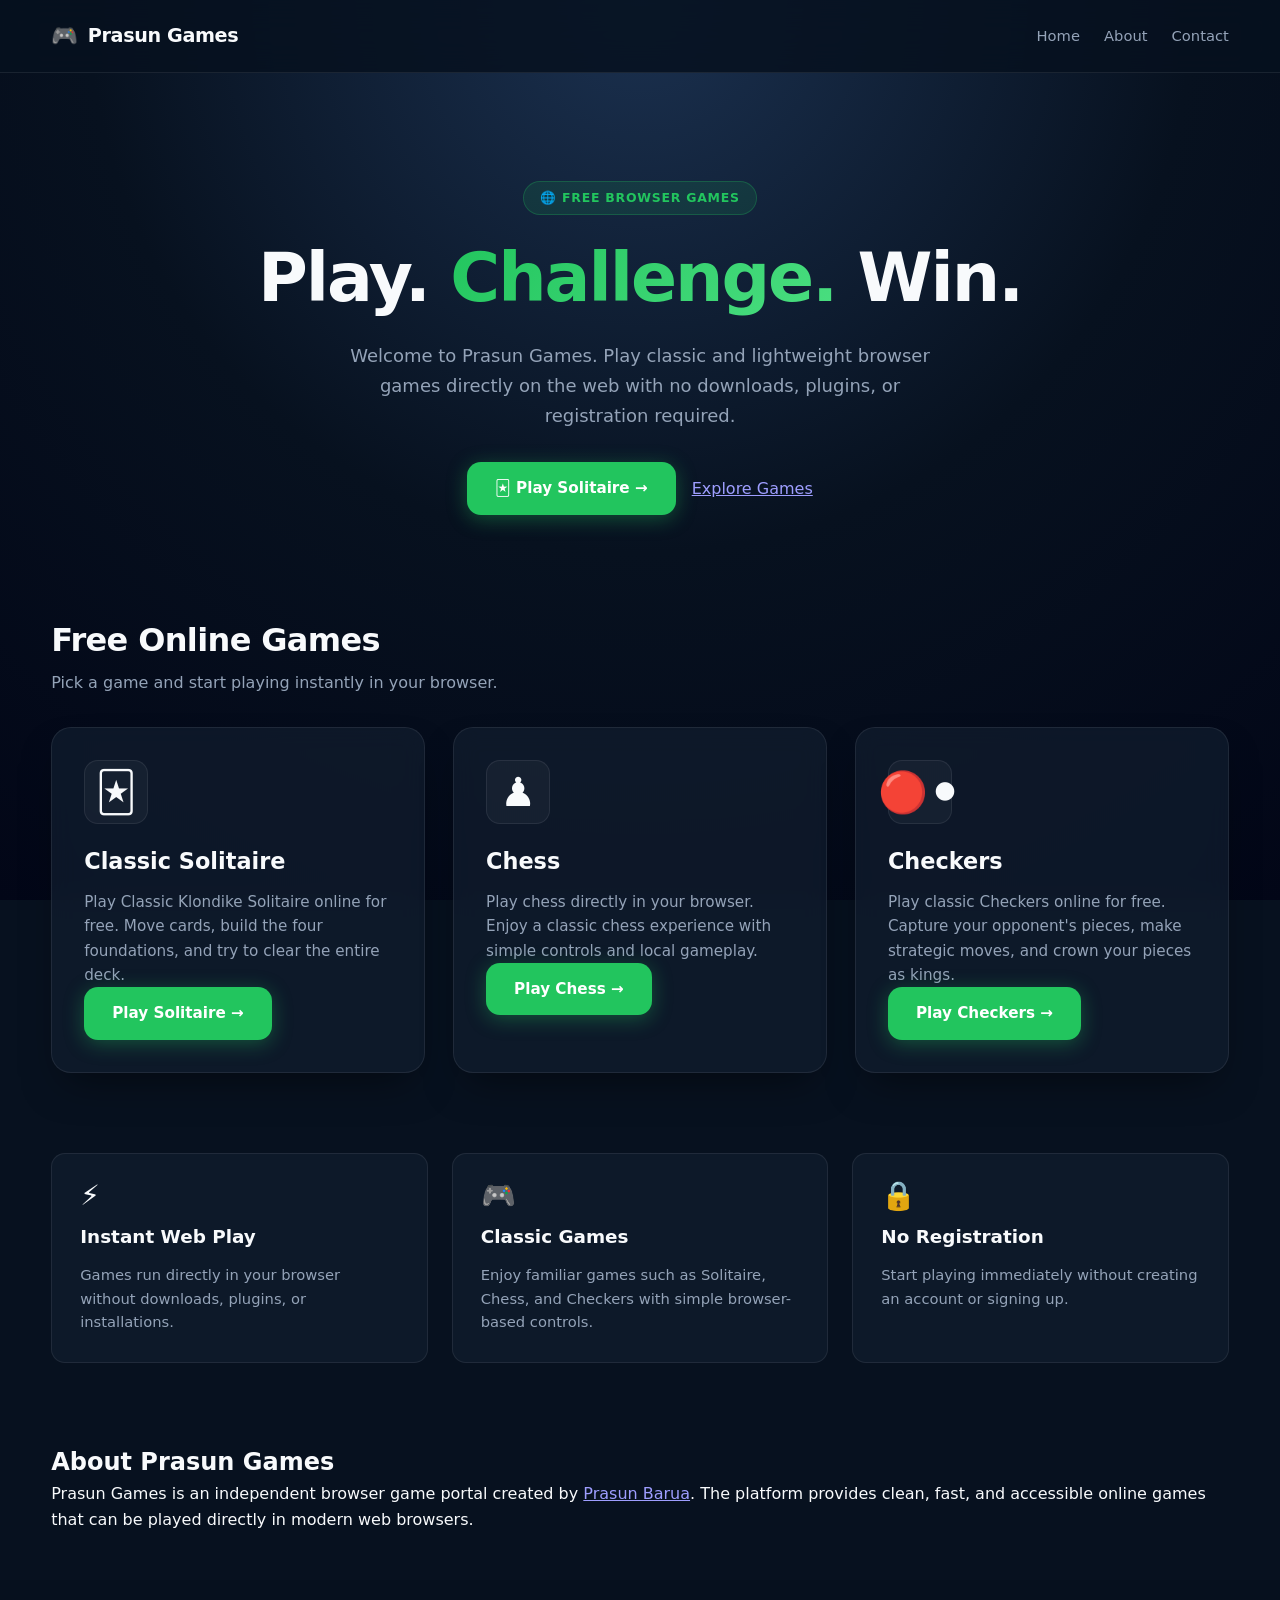
==== commit 713736d5: "Update index.html" ====
--- a/index.html
+++ b/index.html
@@ -49,9 +49,7 @@
     <link rel="stylesheet" href="style.css">
     <script async src="https://pagead2.googlesyndication.com/pagead/js/adsbygoogle.js?client=ca-pub-8736637194399168" crossorigin="anonymous"></script>
 
-    <!-- BING WEBMASTER -->
-    <meta name="msvalidate.01" content="92A1E78E6459EE2A279AE9A53E463D68">
-
+    
 </head>
 
 <body>
--- a/style.css
+++ b/style.css
@@ -1,378 +1,638 @@
-* {
+/* ==========================================================================
+   MAIN PORTAL STYLESHEET - PRASUN GAMES
+   Updated, fully responsive, modernized master CSS
+   ========================================================================== */
+
+/* --- CSS Variables & Design Tokens --- */
+:root {
+  /* Color Palette */
+  --bg: #07111f;
+  --bg-gradient-top: #1b3150;
+  --bg-gradient-bottom: #020617;
+  
+  --surface: rgba(17, 29, 46, 0.75);
+  --surface-hover: rgba(24, 40, 62, 0.85);
+  --border: rgba(255, 255, 255, 0.08);
+  --border-hover: rgba(255, 255, 255, 0.2);
+  
+  --text: #f8fafc;
+  --muted: #94a3b8;
+  --muted-dark: #64748b;
+  
+  --accent: #22c55e;
+  --accent-hover: #16a34a;
+  --accent-glow: rgba(34, 197, 94, 0.35);
+  --focus-ring: #38bdf8;
+
+  /* Typography */
+  --font-family: system-ui, -apple-system, BlinkMacSystemFont, "Segoe UI", Roboto, Oxygen, Ubuntu, Cantarell, sans-serif;
+
+  /* Border Radii */
+  --radius-sm: 8px;
+  --radius-md: 14px;
+  --radius-lg: 20px;
+  --radius-full: 9999px;
+
+  /* Transitions */
+  --transition-fast: 0.15s ease;
+  --transition-base: 0.25s cubic-bezier(0.4, 0, 0.2, 1);
+}
+
+/* --- Base Reset & Accessibility --- */
+*, *::before, *::after {
   box-sizing: border-box;
   margin: 0;
   padding: 0;
 }
 
-:root {
-  --bg: #07111f;
-  --surface: rgba(17, 29, 46, 0.85);
-  --border: rgba(255, 255, 255, 0.08);
-  --text: #f8fafc;
-  --muted: #94a3b8;
-  --accent: #22c55e;
-  --accent-hover: #16a34a;
+html {
+  scroll-behavior: smooth;
+  font-size: 16px;
+  background-color: var(--bg);
+  color-scheme: dark;
 }
 
 body {
   min-height: 100vh;
-  font-family: system-ui, -apple-system, BlinkMacSystemFont, "Segoe UI", Roboto, sans-serif;
-  color: var(--text);
-  background: radial-gradient(circle at top, #1b3150 0%, #07111f 50%, #020617 100%);
+  font-family: var(--font-family);
+  color: var(--text);
+  background: radial-gradient(circle at top, var(--bg-gradient-top) 0%, var(--bg) 50%, var(--bg-gradient-bottom) 100%) fixed;
   display: flex;
   flex-direction: column;
   overflow-x: hidden;
-}
-
-/* HEADER */
+  line-height: 1.6;
+  -webkit-font-smoothing: antialiased;
+  -moz-osx-font-smoothing: grayscale;
+}
+
+/* Focus Visible Accessibility */
+:focus-visible {
+  outline: 2px solid var(--focus-ring);
+  outline-offset: 3px;
+}
+
+/* Skip Navigation Link */
+.skip-link {
+  position: absolute;
+  top: -100px;
+  left: 16px;
+  background: var(--accent);
+  color: #ffffff;
+  padding: 10px 18px;
+  border-radius: var(--radius-sm);
+  font-weight: 700;
+  text-decoration: none;
+  z-index: 1000;
+  transition: top var(--transition-fast);
+}
+
+.skip-link:focus {
+  top: 16px;
+}
+
+/* --- HEADER & NAVIGATION --- */
 .site-header {
   width: 100%;
   border-bottom: 1px solid var(--border);
-  background: rgba(7, 17, 31, 0.95);
-  backdrop-filter: blur(12px);
+  background: rgba(7, 17, 31, 0.85);
+  backdrop-filter: blur(16px);
+  -webkit-backdrop-filter: blur(16px);
   position: sticky;
   top: 0;
   z-index: 100;
+  transition: border-color var(--transition-base);
 }
 
 .header-container {
   width: min(1200px, 92%);
-  height: 70px;
-  margin: auto;
+  height: 72px;
+  margin: 0 auto;
   display: flex;
   align-items: center;
   justify-content: space-between;
 }
 
 .brand {
-  font-size: 1.15rem;
+  font-size: 1.2rem;
   font-weight: 800;
   color: var(--text);
   text-decoration: none;
   letter-spacing: -0.02em;
   display: flex;
   align-items: center;
-  gap: 8px;
+  gap: 10px;
+  transition: opacity var(--transition-fast);
+}
+
+.brand:hover {
+  opacity: 0.9;
+}
+
+.brand-icon {
+  font-size: 1.35rem;
+  line-height: 1;
 }
 
 .header-nav {
   display: flex;
-  gap: 20px;
+  gap: 24px;
   align-items: center;
 }
 
 .header-link {
   color: var(--muted);
   text-decoration: none;
-  font-size: 0.9rem;
+  font-size: 0.92rem;
   font-weight: 500;
-  transition: color 0.2s ease;
-}
-
-.header-link:hover {
-  color: var(--text);
-}
-
-/* MAIN CONTENT CONTAINER */
+  position: relative;
+  padding: 4px 0;
+  transition: color var(--transition-fast);
+}
+
+.header-link::after {
+  content: '';
+  position: absolute;
+  bottom: 0;
+  left: 0;
+  width: 0%;
+  height: 2px;
+  background: var(--accent);
+  border-radius: 2px;
+  transition: width var(--transition-base);
+}
+
+.header-link:hover,
+.header-link.active {
+  color: var(--text);
+}
+
+.header-link:hover::after,
+.header-link.active::after {
+  width: 100%;
+}
+
+/* --- MAIN CONTENT CONTAINER --- */
 main {
   flex: 1;
   width: min(1200px, 92%);
   margin: 0 auto;
-  padding: 40px 0;
-}
-
-/* HERO SECTION */
+  padding: 48px 0;
+}
+
+/* --- HERO SECTION --- */
 .hero {
   text-align: center;
-  padding: 60px 20px;
+  padding: 60px 20px 80px;
   display: flex;
   flex-direction: column;
   align-items: center;
+  gap: 24px;
+  position: relative;
+}
+
+.badge {
+  display: inline-flex;
+  align-items: center;
+  gap: 6px;
+  background: rgba(34, 197, 94, 0.12);
+  color: var(--accent);
+  border: 1px solid rgba(34, 197, 94, 0.25);
+  padding: 6px 16px;
+  border-radius: var(--radius-full);
+  font-size: 0.78rem;
+  font-weight: 700;
+  letter-spacing: 0.06em;
+  text-transform: uppercase;
+}
+
+.hero h1 {
+  font-size: clamp(2.5rem, 5.5vw, 4.25rem);
+  font-weight: 900;
+  letter-spacing: -0.03em;
+  line-height: 1.15;
+  max-width: 900px;
+}
+
+.hero h1 span {
+  background: linear-gradient(135deg, var(--accent) 0%, #4ade80 100%);
+  -webkit-background-clip: text;
+  -webkit-text-fill-color: transparent;
+}
+
+.hero p {
+  color: var(--muted);
+  max-width: 620px;
+  font-size: 1.125rem;
+  line-height: 1.65;
+}
+
+.hero-actions {
+  display: flex;
+  gap: 16px;
+  align-items: center;
+  flex-wrap: wrap;
+  justify-content: center;
+  margin-top: 8px;
+}
+
+/* --- BUTTONS --- */
+.btn, .play-button {
+  display: inline-flex;
+  align-items: center;
+  justify-content: center;
+  gap: 10px;
+  padding: 14px 28px;
+  border-radius: var(--radius-md);
+  font-weight: 700;
+  font-size: 0.95rem;
+  text-decoration: none;
+  cursor: pointer;
+  border: none;
+  transition: all var(--transition-base);
+  user-select: none;
+}
+
+.btn-primary, .play-button {
+  background: var(--accent);
+  color: #ffffff;
+  box-shadow: 0 4px 20px var(--accent-glow);
+}
+
+.btn-primary:hover, .play-button:hover {
+  background: var(--accent-hover);
+  transform: translateY(-2px);
+  box-shadow: 0 8px 28px rgba(34, 197, 94, 0.45);
+}
+
+.btn-secondary {
+  background: rgba(255, 255, 255, 0.05);
+  color: var(--text);
+  border: 1px solid var(--border);
+}
+
+.btn-secondary:hover {
+  background: rgba(255, 255, 255, 0.1);
+  border-color: var(--border-hover);
+  transform: translateY(-2px);
+}
+
+/* --- GAMES GRID --- */
+.games-section {
+  margin-top: 20px;
+}
+
+.section-title {
+  margin-bottom: 32px;
+  text-align: left;
+}
+
+.section-title h2 {
+  font-size: 2rem;
+  font-weight: 800;
+  letter-spacing: -0.02em;
+}
+
+.section-title p {
+  color: var(--muted);
+  font-size: 1rem;
+  margin-top: 4px;
+}
+
+.games-grid {
+  display: grid;
+  grid-template-columns: repeat(auto-fill, minmax(320px, 1fr));
+  gap: 28px;
+}
+
+.game-card {
+  background: var(--surface);
+  border: 1px solid var(--border);
+  border-radius: var(--radius-lg);
+  padding: 32px;
+  display: flex;
+  flex-direction: column;
   gap: 20px;
-}
-
-.badge {
-  background: rgba(34, 197, 94, 0.1);
-  color: var(--accent);
-  border: 1px solid rgba(34, 197, 94, 0.2);
-  padding: 6px 14px;
-  border-radius: 50px;
-  font-size: 0.75rem;
+  backdrop-filter: blur(12px);
+  -webkit-backdrop-filter: blur(12px);
+  transition: transform var(--transition-base), border-color var(--transition-base), box-shadow var(--transition-base);
+  box-shadow: 0 20px 40px -15px rgba(0, 0, 0, 0.5);
+  position: relative;
+}
+
+.game-card:hover {
+  transform: translateY(-6px);
+  border-color: var(--border-hover);
+  box-shadow: 0 24px 48px -12px rgba(0, 0, 0, 0.6);
+}
+
+.card-header {
+  display: flex;
+  align-items: center;
+  justify-content: space-between;
+}
+
+.game-icon {
+  font-size: 2.5rem;
+  background: rgba(255, 255, 255, 0.04);
+  width: 64px;
+  height: 64px;
+  display: flex;
+  align-items: center;
+  justify-content: center;
+  border-radius: var(--radius-md);
+  border: 1px solid var(--border);
+}
+
+.card-badge {
+  font-size: 0.72rem;
   font-weight: 700;
   letter-spacing: 0.05em;
   text-transform: uppercase;
-}
-
-.hero h1 {
-  font-size: clamp(2.5rem, 5vw, 4rem);
-  font-weight: 900;
-  letter-spacing: -0.03em;
-  line-height: 1.1;
-}
-
-.hero h1 span {
-  color: var(--accent);
-}
-
-.hero p {
-  color: var(--muted);
-  max-width: 600px;
-  font-size: 1.1rem;
+  padding: 4px 10px;
+  border-radius: var(--radius-full);
+  background: rgba(255, 255, 255, 0.06);
+  color: var(--muted);
+  border: 1px solid var(--border);
+}
+
+.game-content h3 {
+  font-size: 1.4rem;
+  font-weight: 700;
+  margin-bottom: 10px;
+}
+
+.game-content p {
+  color: var(--muted);
+  font-size: 0.95rem;
   line-height: 1.6;
 }
 
-.play-button {
-  display: inline-flex;
-  align-items: center;
-  gap: 8px;
-  background: var(--accent);
-  color: #fff;
-  padding: 14px 28px;
-  border-radius: 12px;
-  font-weight: 700;
-  text-decoration: none;
-  transition: all 0.2s ease;
-  box-shadow: 0 4px 20px rgba(34, 197, 94, 0.3);
-}
-
-.play-button:hover {
-  background: var(--accent-hover);
-  transform: translateY(-2px);
-  box-shadow: 0 6px 25px rgba(34, 197, 94, 0.4);
-}
-
-/* GAMES GRID */
-.games-section {
-  margin-top: 40px;
-}
-
-.section-title {
-  margin-bottom: 24px;
-}
-
-.section-title h2 {
-  font-size: 1.8rem;
-  font-weight: 800;
-  letter-spacing: -0.02em;
-}
-
-.section-title p {
-  color: var(--muted);
-  font-size: 0.95rem;
-}
-
-.games-grid {
-  display: grid;
-  grid-template-columns: repeat(auto-fit, minmax(320px, 1fr));
-  gap: 24px;
-}
-
-.game-card {
-  background: var(--surface);
-  border: 1px solid var(--border);
-  border-radius: 20px;
-  padding: 28px;
-  display: flex;
-  flex-direction: column;
-  gap: 16px;
-  transition: transform 0.2s ease, border-color 0.2s ease;
-  box-shadow: 0 20px 40px -15px rgba(0, 0, 0, 0.5);
-}
-
-.game-card:hover {
-  transform: translateY(-4px);
-  border-color: rgba(255, 255, 255, 0.2);
-}
-
-.game-icon {
-  font-size: 2.5rem;
-  background: rgba(255, 255, 255, 0.03);
-  width: 64px;
-  height: 64px;
-  display: flex;
-  align-items: center;
-  justify-content: center;
-  border-radius: 14px;
-  border: 1px solid var(--border);
-}
-
-.game-content h3 {
-  font-size: 1.3rem;
-  font-weight: 700;
-  margin-bottom: 8px;
-}
-
-.game-content p {
-  color: var(--muted);
-  font-size: 0.92rem;
-  line-height: 1.5;
-  margin-bottom: 20px;
-}
-
-/* FEATURES SECTION */
+.card-footer {
+  margin-top: auto;
+  padding-top: 12px;
+}
+
+.card-footer .play-button,
+.card-footer .btn {
+  width: 100%;
+}
+
+/* --- FEATURES SECTION --- */
 .features {
   display: grid;
   grid-template-columns: repeat(auto-fit, minmax(280px, 1fr));
-  gap: 20px;
-  margin: 60px 0;
+  gap: 24px;
+  margin: 80px 0;
 }
 
 .feature {
   background: var(--surface);
   border: 1px solid var(--border);
-  border-radius: 16px;
-  padding: 24px;
+  border-radius: var(--radius-md);
+  padding: 28px;
   display: flex;
   flex-direction: column;
-  gap: 10px;
+  gap: 12px;
+  transition: border-color var(--transition-base), transform var(--transition-base);
+}
+
+.feature:hover {
+  border-color: var(--border-hover);
+  transform: translateY(-2px);
 }
 
 .feature-icon {
-  font-size: 1.5rem;
+  font-size: 1.75rem;
+  line-height: 1;
 }
 
 .feature h3 {
-  font-size: 1.05rem;
+  font-size: 1.15rem;
   font-weight: 700;
 }
 
 .feature p {
   color: var(--muted);
-  font-size: 0.88rem;
-  line-height: 1.5;
-}
-
-/* ABOUT SECTION & LEGAL PAGES CONTENT */
+  font-size: 0.92rem;
+  line-height: 1.6;
+}
+
+/* --- ABOUT & LEGAL CONTENT PAGES --- */
 .content-box {
   background: var(--surface);
   border: 1px solid var(--border);
-  border-radius: 20px;
-  padding: 40px;
-  max-width: 840px;
-  margin: 0 auto;
+  border-radius: var(--radius-lg);
+  padding: 48px;
+  max-width: 860px;
+  margin: 20px auto;
+  backdrop-filter: blur(12px);
+  -webkit-backdrop-filter: blur(12px);
   box-shadow: 0 20px 40px -15px rgba(0, 0, 0, 0.5);
 }
 
 .content-box h1 {
-  font-size: 2.2rem;
+  font-size: 2.25rem;
   font-weight: 800;
+  letter-spacing: -0.02em;
   margin-bottom: 8px;
 }
 
 .content-box .update-date {
-  color: var(--muted);
-  font-size: 0.85rem;
-  margin-bottom: 30px;
+  color: var(--muted-dark);
+  font-size: 0.88rem;
+  margin-bottom: 32px;
+  display: block;
 }
 
 .content-box h2 {
-  font-size: 1.3rem;
+  font-size: 1.35rem;
   font-weight: 700;
-  margin-top: 30px;
-  margin-bottom: 12px;
-  color: #fff;
-}
-
-.content-box p, .content-box li {
-  color: var(--muted);
-  font-size: 0.95rem;
-  line-height: 1.7;
+  margin-top: 36px;
   margin-bottom: 14px;
-}
-
-.content-box ul {
-  padding-left: 20px;
-  margin-bottom: 14px;
+  color: var(--text);
+}
+
+.content-box p, 
+.content-box li {
+  color: var(--muted);
+  font-size: 0.98rem;
+  line-height: 1.75;
+  margin-bottom: 16px;
+}
+
+.content-box ul,
+.content-box ol {
+  padding-left: 24px;
+  margin-bottom: 20px;
 }
 
 .content-box a {
   color: var(--accent);
   text-decoration: underline;
-}
-
-/* FORMS */
+  text-underline-offset: 3px;
+  transition: color var(--transition-fast);
+}
+
+.content-box a:hover {
+  color: var(--accent-hover);
+}
+
+/* --- FORMS & CONTACT --- */
 .contact-form {
   display: flex;
   flex-direction: column;
-  gap: 18px;
-  margin-top: 20px;
+  gap: 20px;
+  margin-top: 28px;
 }
 
 .form-group {
   display: flex;
   flex-direction: column;
-  gap: 6px;
+  gap: 8px;
 }
 
 .form-group label {
-  font-size: 0.85rem;
+  font-size: 0.88rem;
   font-weight: 600;
-  color: var(--muted);
-}
-
-.form-group input, .form-group textarea {
-  padding: 12px 16px;
-  border-radius: 10px;
+  color: var(--text);
+}
+
+.form-group input, 
+.form-group textarea {
+  padding: 14px 18px;
+  border-radius: var(--radius-sm);
   border: 1px solid var(--border);
-  background: rgba(0, 0, 0, 0.4);
-  color: #fff;
+  background: rgba(2, 6, 23, 0.6);
+  color: var(--text);
   font-family: inherit;
   font-size: 0.95rem;
   outline: none;
-  transition: border-color 0.2s;
-}
-
-.form-group input:focus, .form-group textarea:focus {
+  transition: border-color var(--transition-fast), box-shadow var(--transition-fast);
+}
+
+.form-group input::placeholder,
+.form-group textarea::placeholder {
+  color: var(--muted-dark);
+}
+
+.form-group input:focus, 
+.form-group textarea:focus {
   border-color: var(--accent);
+  box-shadow: 0 0 0 3px var(--accent-glow);
 }
 
 .form-group textarea {
   resize: vertical;
-  height: 140px;
-}
-
-/* FOOTER */
+  min-height: 150px;
+}
+
+/* --- FOOTER --- */
 .site-footer {
   border-top: 1px solid var(--border);
   background: rgba(7, 17, 31, 0.95);
-  padding: 30px 0;
+  backdrop-filter: blur(12px);
+  -webkit-backdrop-filter: blur(12px);
+  padding: 36px 0;
   margin-top: auto;
 }
 
 .footer-container {
   width: min(1200px, 92%);
-  margin: auto;
+  margin: 0 auto;
   display: flex;
   flex-direction: column;
   align-items: center;
-  gap: 16px;
+  gap: 20px;
   text-align: center;
 }
 
 .footer-links {
   display: flex;
   flex-wrap: wrap;
-  gap: 20px;
+  gap: 24px;
   justify-content: center;
 }
 
 .footer-links a {
   color: var(--muted);
   text-decoration: none;
+  font-size: 0.88rem;
+  font-weight: 500;
+  transition: color var(--transition-fast);
+}
+
+.footer-links a:hover {
+  color: var(--text);
+}
+
+.footer-copy {
+  color: var(--muted-dark);
   font-size: 0.85rem;
-  transition: color 0.2s;
-}
-
-.footer-links a:hover {
-  color: var(--text);
-}
-
-.footer-copy {
-  color: var(--muted);
-  font-size: 0.85rem;
 }
 
 .footer-copy a {
-  color: inherit;
+  color: var(--muted);
   text-decoration: underline;
-}
+  text-underline-offset: 2px;
+}
+
+.footer-copy a:hover {
+  color: var(--accent);
+}
+
+/* --- RESPONSIVE MEDIA QUERIES --- */
+@media (max-width: 768px) {
+  .header-container {
+    height: 64px;
+  }
+
+  .header-nav {
+    gap: 16px;
+  }
+
+  .header-link {
+    font-size: 0.85rem;
+  }
+
+  main {
+    padding: 28px 0;
+  }
+
+  .hero {
+    padding: 40px 12px 60px;
+    gap: 18px;
+  }
+
+  .hero p {
+    font-size: 1rem;
+  }
+
+  .games-grid {
+    grid-template-columns: 1fr;
+  }
+
+  .content-box {
+    padding: 28px 20px;
+  }
+
+  .content-box h1 {
+    font-size: 1.85rem;
+  }
+}
+
+@media (max-width: 480px) {
+  .badge {
+    font-size: 0.7rem;
+    padding: 5px 12px;
+  }
+
+  .hero-actions {
+    width: 100%;
+    flex-direction: column;
+  }
+
+  .hero-actions .btn,
+  .hero-actions .play-button {
+    width: 100%;
+  }
+}
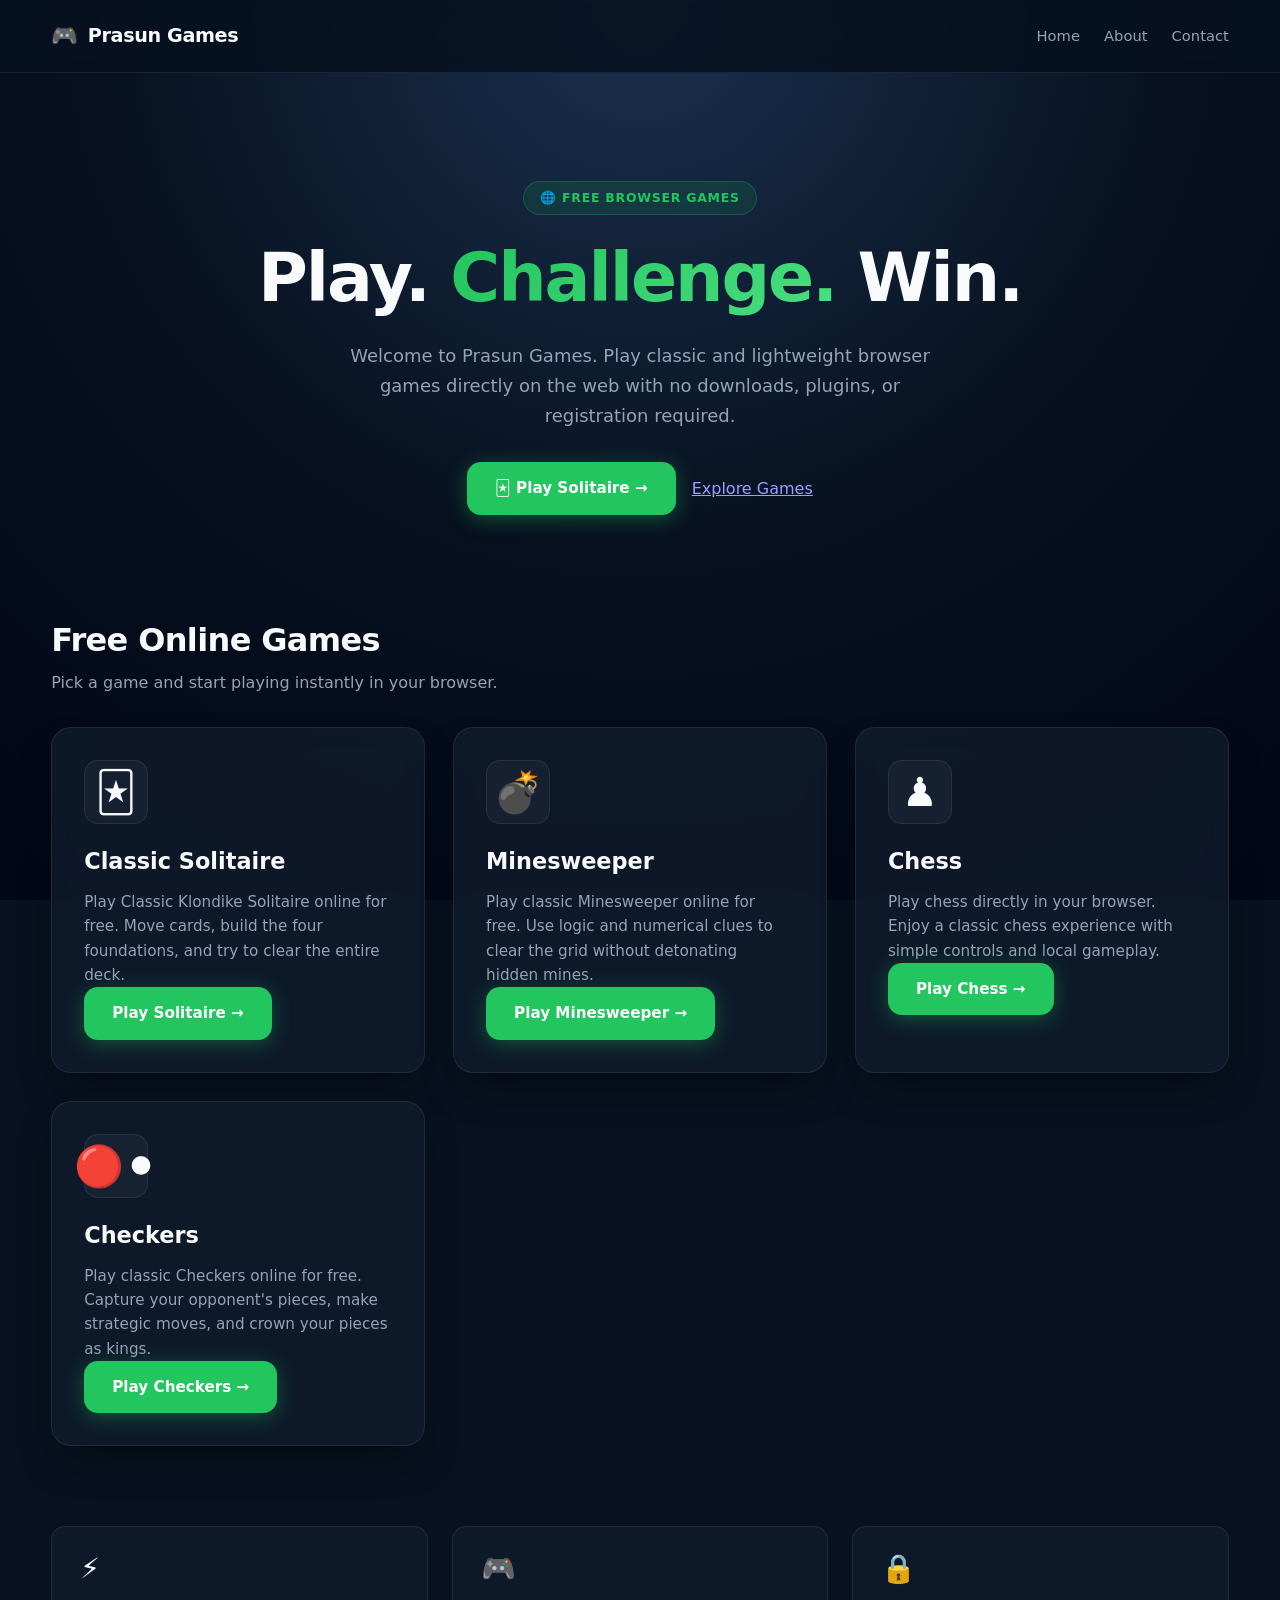
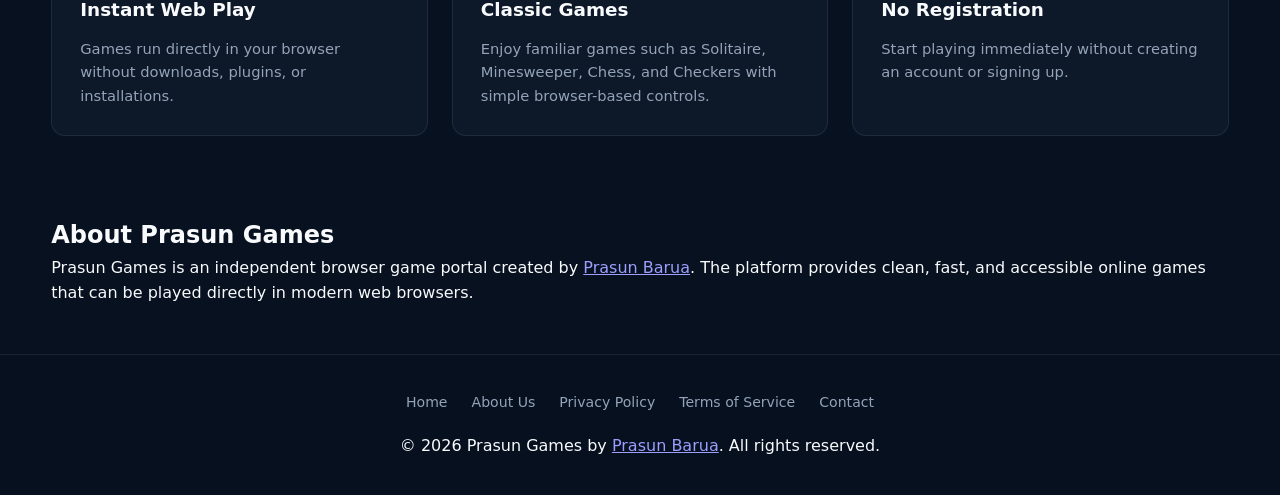
==== commit b96083d3: "Update index.html" ====
--- a/index.html
+++ b/index.html
@@ -20,7 +20,7 @@
     ========================================================== -->
     <meta charset="UTF-8">
     <meta name="viewport" content="width=device-width, initial-scale=1.0">
-    <meta name="description" content="Play free online browser games at Prasun Games. Enjoy Classic Solitaire, Chess, and Checkers directly in your browser with no download or registration required.">
+    <meta name="description" content="Play free online browser games at Prasun Games. Enjoy Classic Solitaire, Chess, Checkers, and Minesweeper directly in your browser with no download or registration required.">
     <meta name="robots" content="index, follow">
     <meta name="author" content="Prasun Barua">
     <meta name="theme-color" content="#0a0e18">
@@ -29,8 +29,8 @@
     <!-- =========================================================
          OPEN GRAPH
     ========================================================== -->
-    <meta property="og:title" content="Prasun Games - Free Online Solitaire, Chess & Checkers">
-    <meta property="og:description" content="Play free Solitaire, Chess, Checkers, and other lightweight browser games instantly. No download or registration required.">
+    <meta property="og:title" content="Prasun Games - Free Online Solitaire, Chess, Checkers & Minesweeper">
+    <meta property="og:description" content="Play free Solitaire, Chess, Checkers, Minesweeper, and other lightweight browser games instantly. No download or registration required.">
     <meta property="og:type" content="website">
     <meta property="og:url" content="https://games.prasunbarua.com/">
     <meta property="og:site_name" content="Prasun Games">
@@ -39,7 +39,7 @@
     <!-- =========================================================
          TITLE & FAVICON
     ========================================================== -->
-    <title>Prasun Games - Free Online Solitaire, Chess & Checkers</title>
+    <title>Prasun Games - Free Online Solitaire, Chess, Checkers & Minesweeper</title>
     <link rel="icon" href="data:image/svg+xml,<svg xmlns=%22http://www.w3.org/2000/svg%22 viewBox=%220 0 100 100%22><text y=%22.9em%22 font-size=%2290%22>🎮</text></svg>">
 
 
@@ -117,6 +117,16 @@
                     </div>
                 </article>
 
+                <!-- MINESWEEPER -->
+                <article class="game-card">
+                    <div class="game-icon" aria-hidden="true">💣</div>
+                    <div class="game-content">
+                        <h3>Minesweeper</h3>
+                        <p>Play classic Minesweeper online for free. Use logic and numerical clues to clear the grid without detonating hidden mines.</p>
+                        <a href="games/minesweeper/" class="play-button">Play Minesweeper →</a>
+                    </div>
+                </article>
+
                 <!-- CHESS -->
                 <article class="game-card">
                     <div class="game-icon" aria-hidden="true">♟️</div>
@@ -154,7 +164,7 @@
             <div class="feature">
                 <span class="feature-icon" aria-hidden="true">🎮</span>
                 <h3>Classic Games</h3>
-                <p>Enjoy familiar games such as Solitaire, Chess, and Checkers with simple browser-based controls.</p>
+                <p>Enjoy familiar games such as Solitaire, Minesweeper, Chess, and Checkers with simple browser-based controls.</p>
             </div>
 
             <div class="feature">
